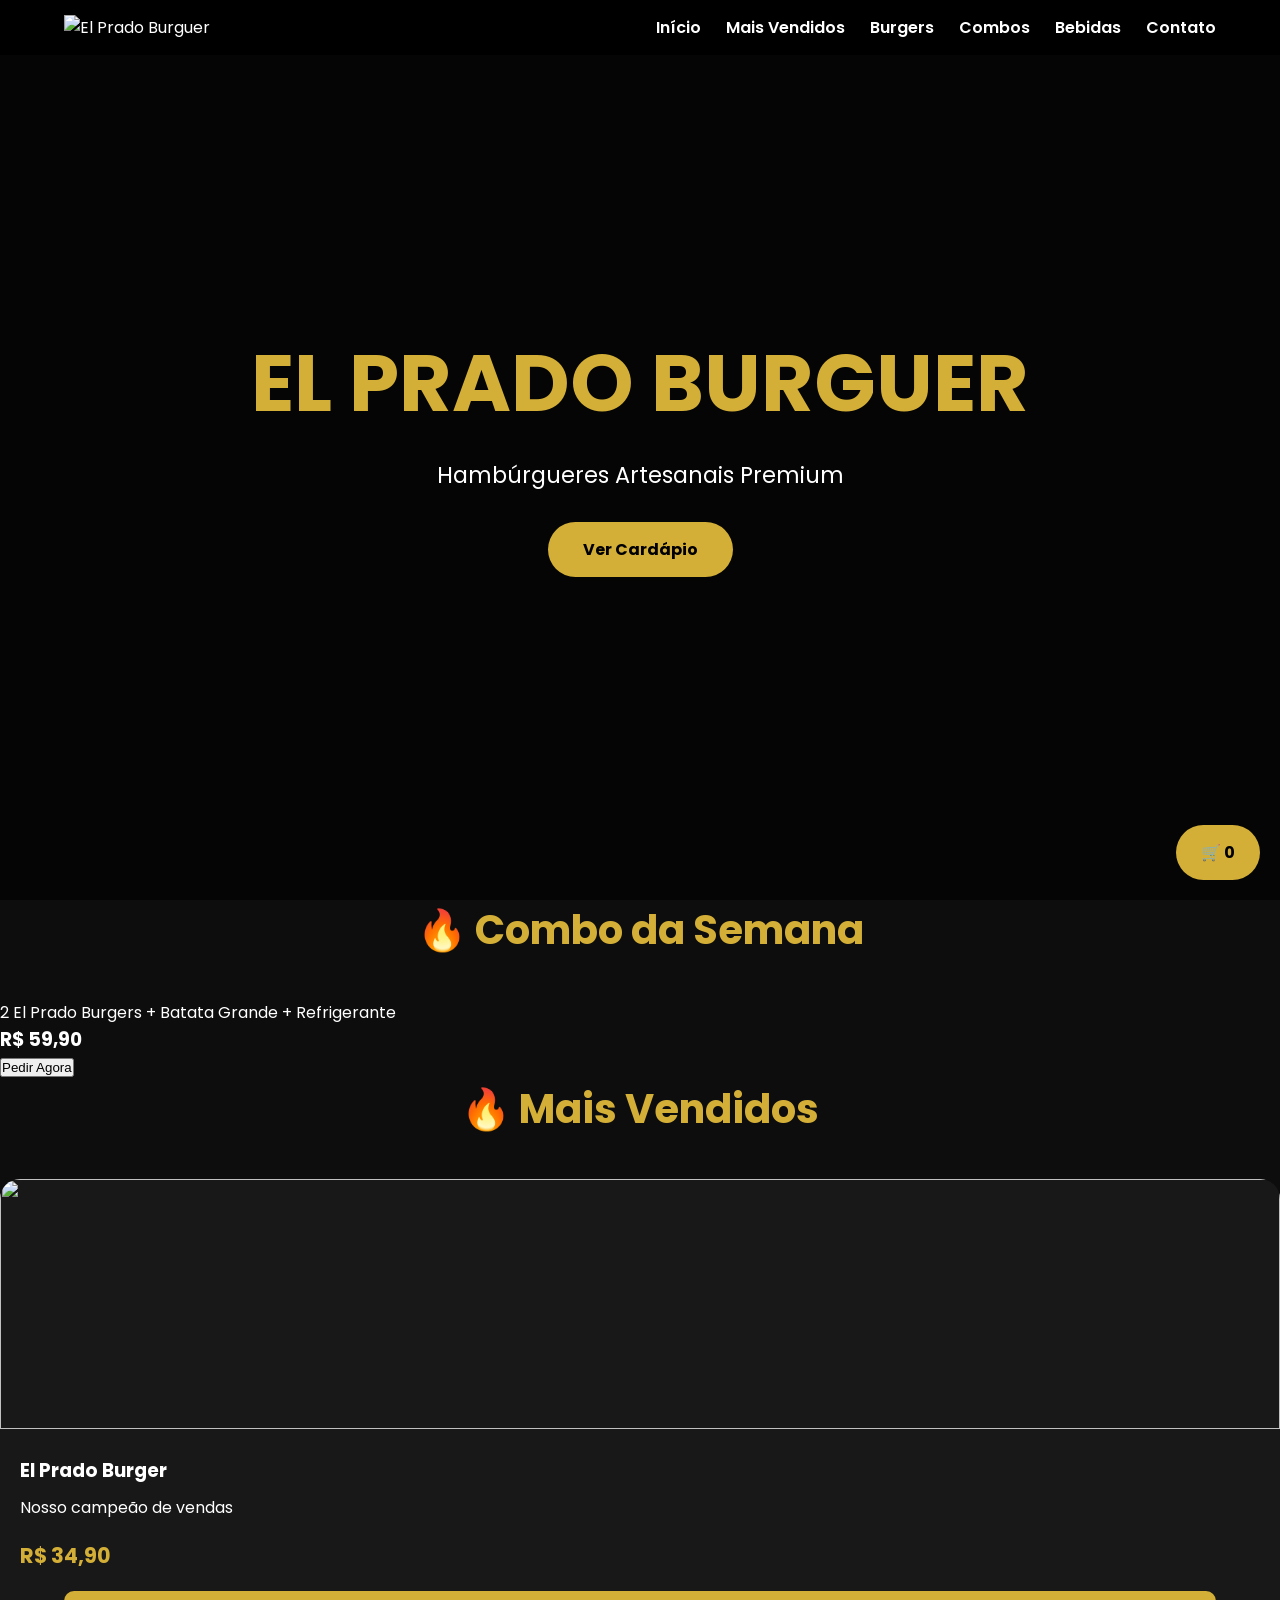
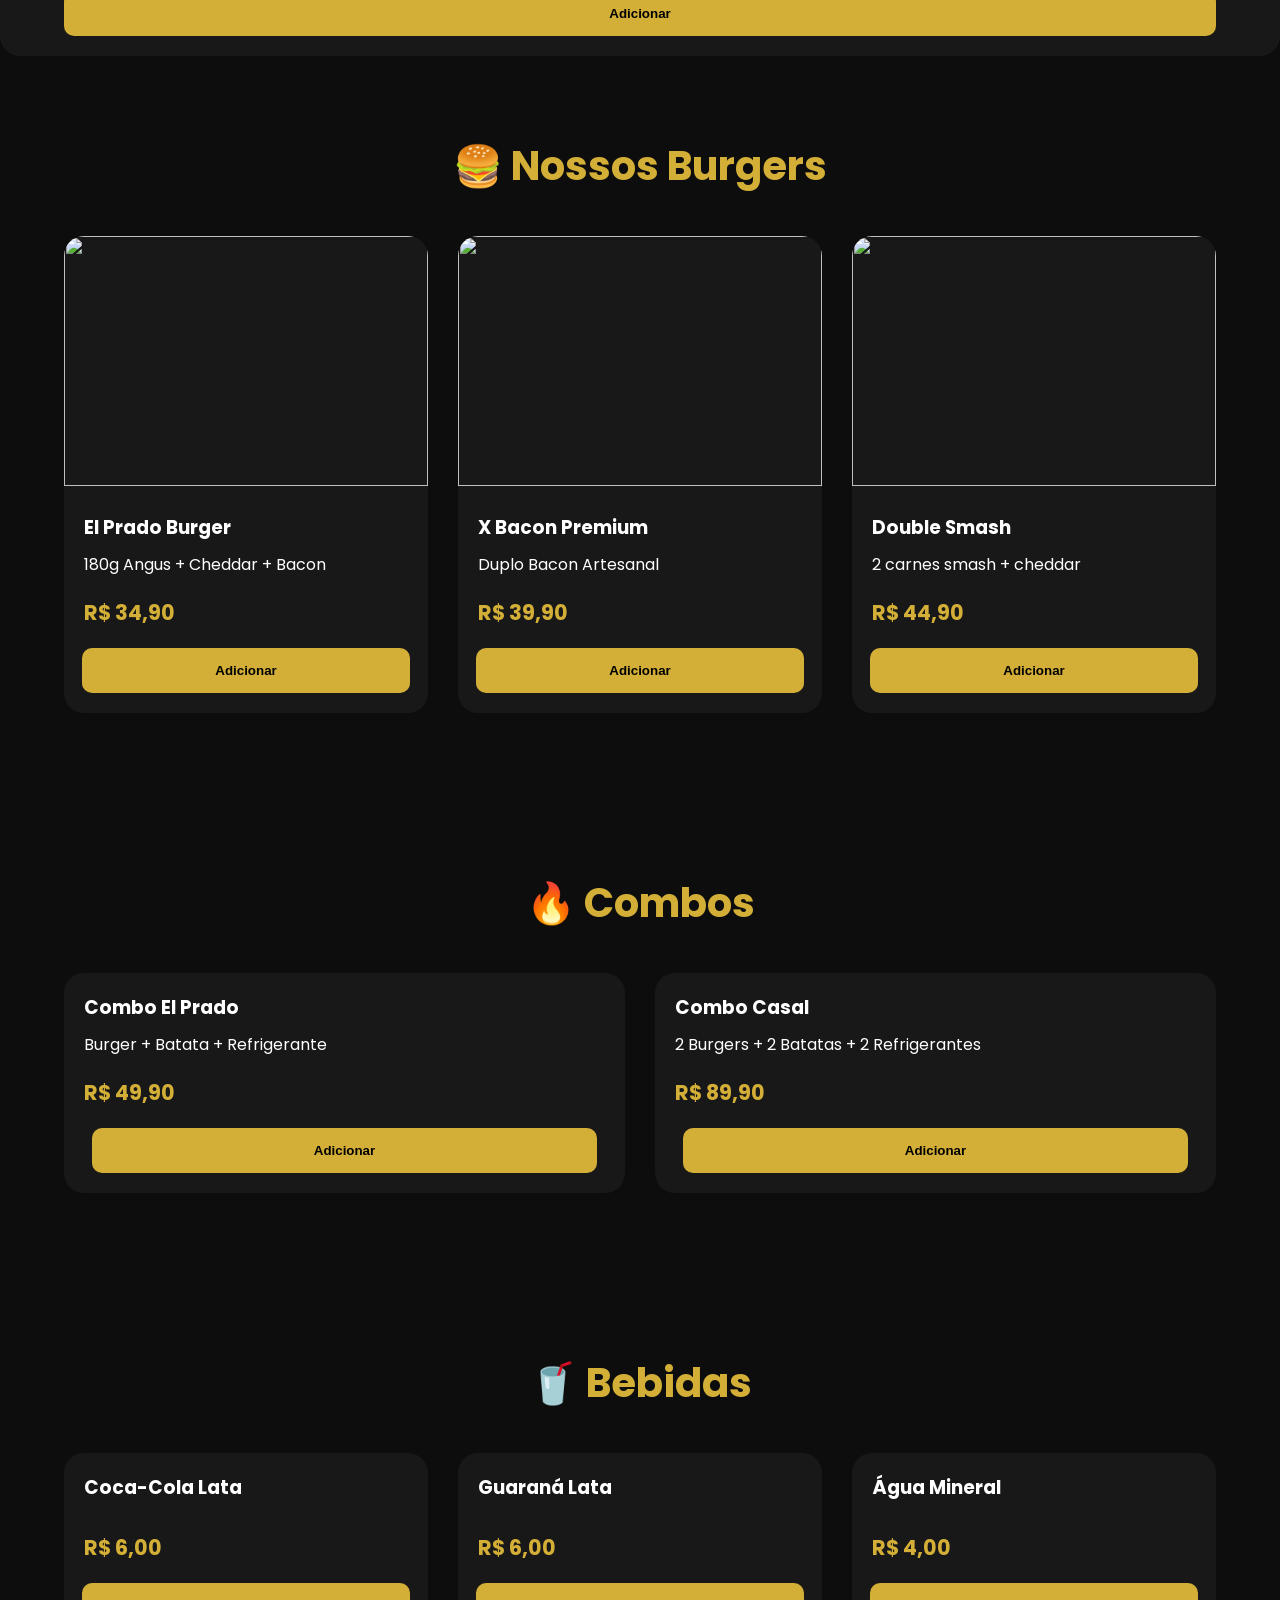
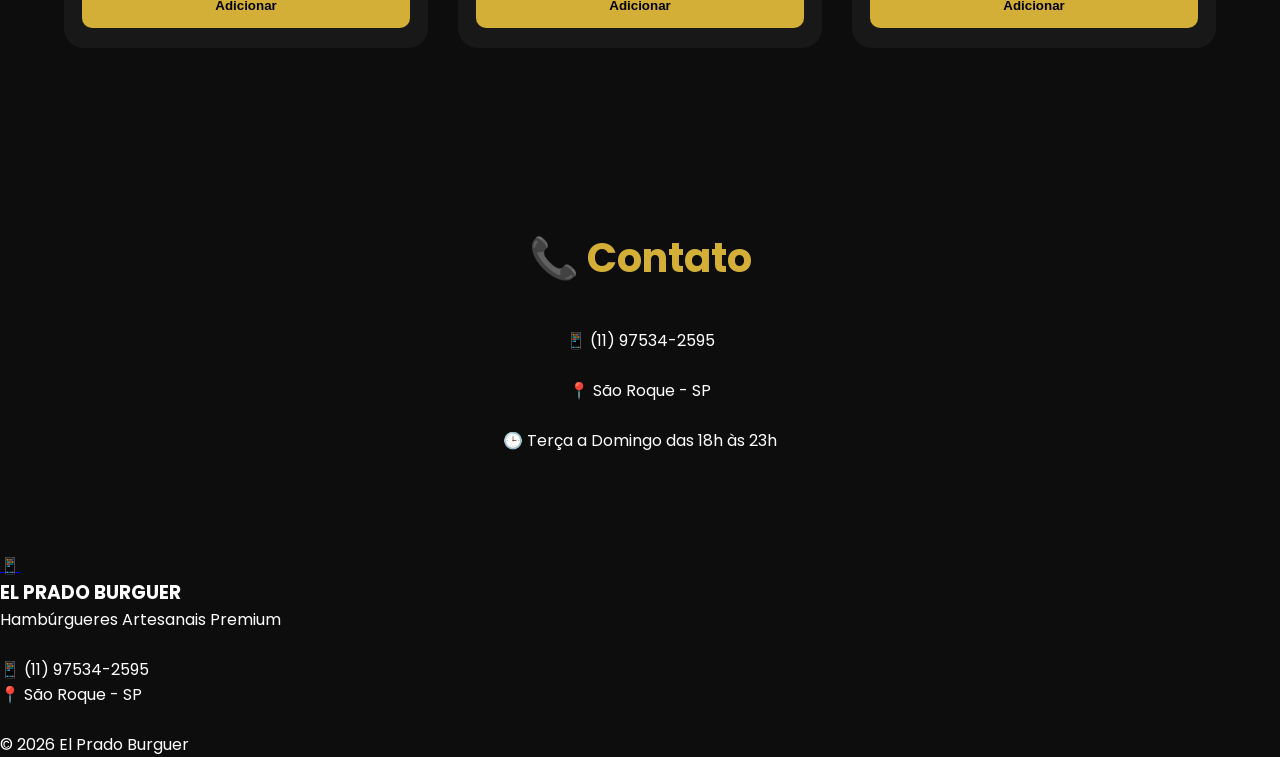
==== index.html @ 1150dea4 "Atualizar o index.html" ====
<!DOCTYPE html>
<html lang="pt-BR">

<head>

<meta charset="UTF-8">
<meta name="viewport" content="width=device-width, initial-scale=1.0">

<title>El Prado Burguer</title>

<link rel="preconnect" href="https://fonts.googleapis.com">

<link href="https://fonts.googleapis.com/css2?family=Poppins:wght@300;400;500;600;700&display=swap" rel="stylesheet">

<link rel="stylesheet" href="style.css">

</head>

<body>

<header>

<div class="logo-area">
<img src="imagens/logo.png" alt="El Prado Burguer">
</div>

<nav>
<a href="#inicio">Início</a>
<a href="#mais-vendidos">Mais Vendidos</a>
<a href="#burgers">Burgers</a>
<a href="#combos">Combos</a>
<a href="#bebidas">Bebidas</a>
<a href="#contato">Contato</a>
</nav>

</header>

<section id="inicio" class="hero">

<div class="hero-content">

<h1>EL PRADO BURGUER</h1>

<p>Hambúrgueres Artesanais Premium</p>

<a href="#burgers" class="btn-principal">
Ver Cardápio
</a>

</div>

</section>

<section class="promo-semana">

<h2>🔥 Combo da Semana</h2>

<p>
2 El Prado Burgers + Batata Grande + Refrigerante
</p>

<h3>R$ 59,90</h3>

<button onclick="adicionarProduto('Combo da Semana',59.90)">
Pedir Agora
</button>

</section>

<section id="mais-vendidos">

<h2>🔥 Mais Vendidos</h2>

<div class="produtos">

<div class="produto destaque">

<img src="https://images.unsplash.com/photo-1568901346375-23c9450c58cd?w=800">

<h3>El Prado Burger</h3>

<p>Nosso campeão de vendas</p>

<span>R$ 34,90</span>

<button onclick="adicionarProduto('El Prado Burger',34.90)">
Adicionar
</button>

</div>

</div>

</section>

<section id="burgers">

<h2>🍔 Nossos Burgers</h2>

<div class="produtos">

<div class="produto">

<img src="https://images.unsplash.com/photo-1568901346375-23c9450c58cd?w=800">

<h3>El Prado Burger</h3>

<p>180g Angus + Cheddar + Bacon</p>

<span>R$ 34,90</span>

<button onclick="adicionarProduto('El Prado Burger',34.90)">
Adicionar
</button>

</div>

<div class="produto">

<img src="https://images.unsplash.com/photo-1550547660-d9450f859349?w=800">

<h3>X Bacon Premium</h3>

<p>Duplo Bacon Artesanal</p>

<span>R$ 39,90</span>

<button onclick="adicionarProduto('X Bacon Premium',39.90)">
Adicionar
</button>

</div>

<div class="produto">

<img src="https://images.unsplash.com/photo-1571091718767-18b5b1457add?w=800">

<h3>Double Smash</h3>

<p>2 carnes smash + cheddar</p>

<span>R$ 44,90</span>

<button onclick="adicionarProduto('Double Smash',44.90)">
Adicionar
</button>

</div>

</div>

</section>

<section id="combos">

<h2>🔥 Combos</h2>

<div class="produtos">

<div class="produto">

<h3>Combo El Prado</h3>

<p>Burger + Batata + Refrigerante</p>

<span>R$ 49,90</span>

<button onclick="adicionarProduto('Combo El Prado',49.90)">
Adicionar
</button>

</div>

<div class="produto">

<h3>Combo Casal</h3>

<p>2 Burgers + 2 Batatas + 2 Refrigerantes</p>

<span>R$ 89,90</span>

<button onclick="adicionarProduto('Combo Casal',89.90)">
Adicionar
</button>

</div>

</div>

</section>

<section id="bebidas">

<h2>🥤 Bebidas</h2>

<div class="produtos">

<div class="produto">

<h3>Coca-Cola Lata</h3>

<span>R$ 6,00</span>

<button onclick="adicionarProduto('Coca-Cola Lata',6)">
Adicionar
</button>

</div>

<div class="produto">

<h3>Guaraná Lata</h3>

<span>R$ 6,00</span>

<button onclick="adicionarProduto('Guaraná Lata',6)">
Adicionar
</button>

</div>

<div class="produto">

<h3>Água Mineral</h3>

<span>R$ 4,00</span>

<button onclick="adicionarProduto('Água Mineral',4)">
Adicionar
</button>

</div>

</div>

</section>

<div class="cart-button" onclick="abrirCarrinho()">
🛒 <span id="contador">0</span>
</div>

<div class="carrinho" id="carrinho">

<div class="carrinho-topo">

<h2>Seu Pedido</h2>

<button onclick="fecharCarrinho()">✖</button>

</div>

<div id="listaCarrinho"></div>

<div class="carrinho-footer">

<h3 id="valorTotal">
Total: R$ 0,00
</h3>

<button onclick="abrirCheckout()">
Finalizar Pedido
</button>

</div>

</div>
<!-- MODAL DE ADICIONAIS -->

<div id="modalAdicionais" class="checkout">

    <div class="checkout-box">

        <h2>🍔 Monte seu Burger</h2>

        <label>
            <input
                type="checkbox"
                value="Bacon Extra"
                data-preco="5">
            Bacon Extra (+ R$ 5,00)
        </label>

        <br><br>

        <label>
            <input
                type="checkbox"
                value="Cheddar Extra"
                data-preco="4">
            Cheddar Extra (+ R$ 4,00)
        </label>

        <br><br>

        <label>
            <input
                type="checkbox"
                value="Hambúrguer Extra"
                data-preco="12">
            Hambúrguer Extra (+ R$ 12,00)
        </label>

        <br><br>

        <label>
            <input
                type="checkbox"
                value="Onion Rings"
                data-preco="6">
            Onion Rings (+ R$ 6,00)
        </label>

        <br><br>

        <textarea
            id="observacaoProduto"
            placeholder="Ex.: sem cebola, ponto da carne, molho à parte..."
            style="
                width:100%;
                height:100px;
                padding:10px;
                border-radius:10px;
            ">
        </textarea>

        <br><br>

        <button onclick="confirmarProduto()">
            Adicionar ao Carrinho
        </button>

        <br><br>

        <button
            onclick="document.getElementById('modalAdicionais').style.display='none'"
            style="
                background:#dc3545;
                color:white;
            ">
            Cancelar
        </button>

    </div>

</div>

<!-- CHECKOUT -->

<div id="checkout" class="checkout">

    <div class="checkout-box">

        <h2>Finalizar Pedido</h2>

        <input
            id="nome"
            placeholder="Seu Nome">

        <input
            id="telefone"
            placeholder="WhatsApp">

        <input
            id="endereco"
            placeholder="Endereço">

        <select id="tipoEntrega">

            <option value="Delivery">
                🚚 Delivery
            </option>

            <option value="Retirada">
                🏪 Retirar no Local
            </option>

        </select>

        <select id="pagamento">

            <option>Pix</option>
            <option>Crédito</option>
            <option>Débito</option>
            <option>Dinheiro</option>

        </select>

        <button onclick="enviarPedido()">
            Enviar para WhatsApp
        </button>

    </div>

</div>

<!-- CONTATO -->

<section id="contato">

    <h2>📞 Contato</h2>

    <p>
        📱 (11) 97534-2595
    </p>

    <br>

    <p>
        📍 São Roque - SP
    </p>

    <br>

    <p>
        🕒 Terça a Domingo
        das 18h às 23h
    </p>

</section>

<!-- BOTÃO FLUTUANTE -->

<a
    href="https://wa.me/5511975342595"
    target="_blank"
    class="whatsapp-float">

    📱

</a>

<!-- RODAPÉ -->

<footer>

    <h3>EL PRADO BURGUER</h3>

    <p>
        Hambúrgueres Artesanais Premium
    </p>

    <br>

    <p>
        📱 (11) 97534-2595
    </p>

    <p>
        📍 São Roque - SP
    </p>

    <br>

    <p>
        © 2026 El Prado Burguer
    </p>

</footer>

<script src="script.js"></script>

</body>
</html>
---- style.css ----
*{
    margin:0;
    padding:0;
    box-sizing:border-box;
}

html{
    scroll-behavior:smooth;
}

body{
    font-family:'Poppins',sans-serif;
    background:#0D0D0D;
    color:#fff;
}

/* HEADER */

header{
    position:fixed;
    top:0;
    width:100%;
    background:rgba(0,0,0,0.95);
    display:flex;
    justify-content:space-between;
    align-items:center;
    padding:15px 5%;
    z-index:1000;
}

.logo-area img{
    height:70px;
}

nav{
    display:flex;
    gap:25px;
}

nav a{
    color:white;
    text-decoration:none;
    font-weight:600;
    transition:.3s;
}

nav a:hover{
    color:#D4AF37;
}

/* HERO */

.hero{
    height:100vh;

    background:
    linear-gradient(
        rgba(0,0,0,.65),
        rgba(0,0,0,.65)
    ),
    url('https://images.unsplash.com/photo-1568901346375-23c9450c58cd?w=1600');

    background-size:cover;
    background-position:center;

    display:flex;
    align-items:center;
    justify-content:center;
    text-align:center;
}

.hero-content h1{
    font-size:5rem;
    color:#D4AF37;
}

.hero-content p{
    font-size:1.4rem;
    margin-top:15px;
}

.btn-principal{
    display:inline-block;
    margin-top:30px;
    background:#D4AF37;
    color:black;
    text-decoration:none;
    padding:15px 35px;
    border-radius:40px;
    font-weight:700;
}

/* CATEGORIAS */

.categorias{
    padding:80px 5%;
    display:flex;
    justify-content:center;
    gap:25px;
    flex-wrap:wrap;
}

.categoria-card{
    background:#181818;
    border:1px solid #D4AF37;
    width:220px;
    text-align:center;
    padding:30px;
    border-radius:20px;
    font-size:2rem;
    transition:.3s;
}

.categoria-card:hover{
    transform:translateY(-10px);
}

/* SEÇÕES */

section h2{
    text-align:center;
    color:#D4AF37;
    margin-bottom:40px;
    font-size:2.5rem;
}

/* PRODUTOS */

#burgers,
#combos,
#bebidas{
    padding:80px 5%;
}

.produtos{
    display:grid;
    grid-template-columns:repeat(auto-fit,minmax(280px,1fr));
    gap:30px;
}

.produto{
    background:#181818;
    border-radius:20px;
    overflow:hidden;
    transition:.3s;
}

.produto:hover{
    transform:translateY(-10px);
}

.produto img{
    width:100%;
    height:250px;
    object-fit:cover;
}

.produto h3{
    padding:20px 20px 10px;
}

.produto p{
    padding:0 20px;
}

.produto span{
    display:block;
    padding:20px;
    color:#D4AF37;
    font-size:1.3rem;
    font-weight:700;
}

.produto button{
    width:90%;
    margin:0 auto 20px;
    display:block;
    padding:15px;
    border:none;
    border-radius:10px;
    background:#D4AF37;
    color:black;
    font-weight:700;
    cursor:pointer;
}

/* CARRINHO */

.cart-button{
    position:fixed;
    right:20px;
    bottom:20px;
    background:#D4AF37;
    color:black;
    padding:15px 25px;
    border-radius:50px;
    font-weight:700;
    cursor:pointer;
    z-index:999;
}

.carrinho{
    position:fixed;
    top:0;
    right:-420px;
    width:400px;
    max-width:100%;
    height:100%;
    background:#151515;
    transition:.4s;
    z-index:2000;
    display:flex;
    flex-direction:column;
}

.carrinho.ativo{
    right:0;
}

.carrinho-topo{
    display:flex;
    justify-content:space-between;
    align-items:center;
    padding:20px;
    border-bottom:1px solid #333;
}

.carrinho-topo button{
    background:none;
    border:none;
    color:white;
    font-size:22px;
}

#listaCarrinho{
    flex:1;
    overflow:auto;
    padding:20px;
}

.item-carrinho{
    display:flex;
    justify-content:space-between;
    margin-bottom:15px;
}

.carrinho-footer{
    padding:20px;
    border-top:1px solid #333;
}

.carrinho-footer button{
    width:100%;
    padding:15px;
    background:#25D366;
    border:none;
    border-radius:10px;
    color:white;
    font-weight:700;
}

/* CHECKOUT */

.checkout{
    display:none;
    position:fixed;
    inset:0;
    background:rgba(0,0,0,.85);
    justify-content:center;
    align-items:center;
    z-index:3000;
}

.checkout-box{
    background:#1a1a1a;
    width:90%;
    max-width:500px;
    padding:30px;
    border-radius:20px;
}

.checkout-box input,
.checkout-box select{
    width:100%;
    padding:15px;
    margin-bottom:15px;
    border:none;
    border-radius:10px;
}

.checkout-box button{
    width:100%;
    padding:15px;
    background:#25D366;
    border:none;
    border-radius:10px;
    color:white;
    font-weight:700;
}

/* CONTATO */

#contato{
    text-align:center;
    padding:100px 5%;
}

/* RESPONSIVO */

@media(max-width:768px){

    header{
        flex-direction:column;
        gap:15px;
    }

    nav{
        flex-wrap:wrap;
        justify-content:center;
    }

    .hero-content h1{
        font-size:3rem;
    }

    .carrinho{
        width:100%;
    }

}
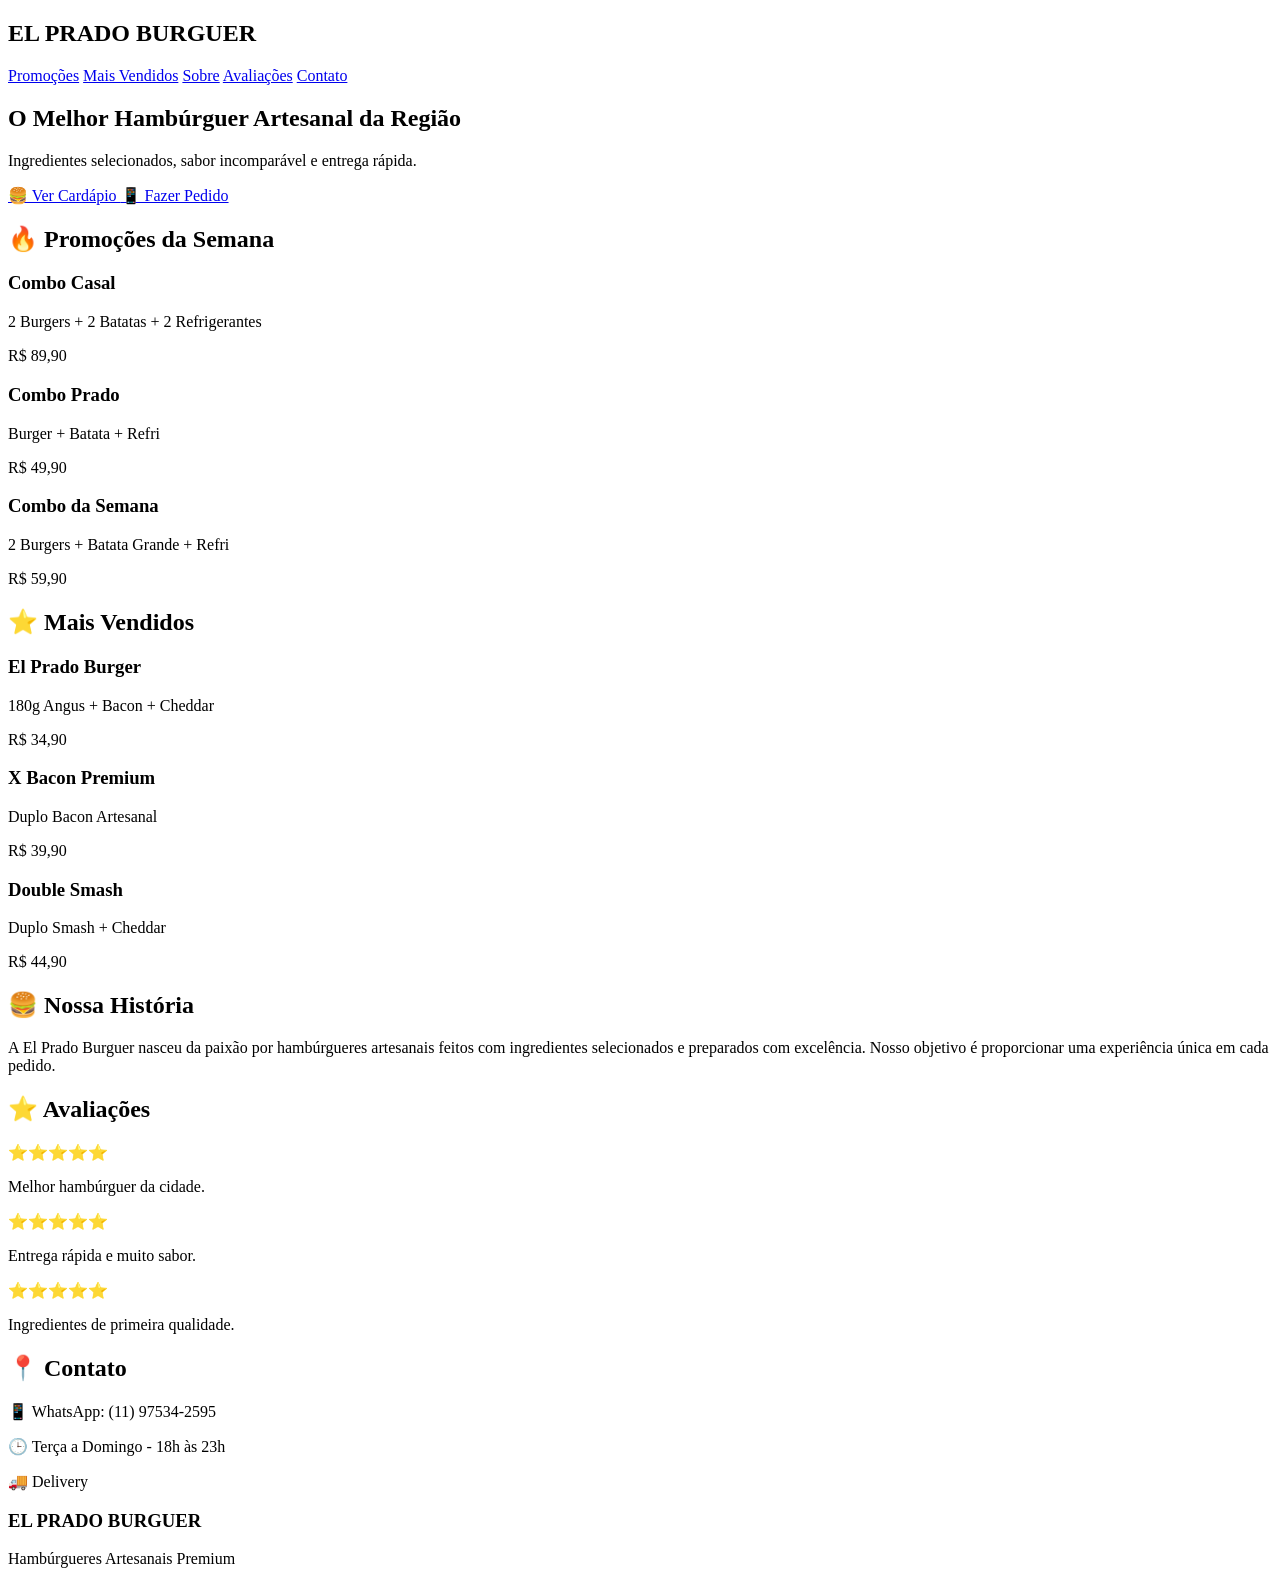
==== commit 90901500: "Atualizar o index.html" ====
--- a/index.html
+++ b/index.html
@@ -2,462 +2,242 @@
 <html lang="pt-BR">
 
 <head>
-
-<meta charset="UTF-8">
-<meta name="viewport" content="width=device-width, initial-scale=1.0">
-
-<title>El Prado Burguer</title>
-
-<link rel="preconnect" href="https://fonts.googleapis.com">
-
-<link href="https://fonts.googleapis.com/css2?family=Poppins:wght@300;400;500;600;700&display=swap" rel="stylesheet">
-
-<link rel="stylesheet" href="style.css">
-
+    <meta charset="UTF-8">
+    <meta name="viewport" content="width=device-width, initial-scale=1.0">
+    <title>El Prado Burguer</title>
+
+    <link rel="stylesheet" href="css/style.css">
+
+    <link href="https://fonts.googleapis.com/css2?family=Poppins:wght@300;400;500;600;700&display=swap"
+        rel="stylesheet">
 </head>
 
 <body>
 
-<header>
-
-<div class="logo-area">
-<img src="imagens/logo.png" alt="El Prado Burguer">
-</div>
-
-<nav>
-<a href="#inicio">Início</a>
-<a href="#mais-vendidos">Mais Vendidos</a>
-<a href="#burgers">Burgers</a>
-<a href="#combos">Combos</a>
-<a href="#bebidas">Bebidas</a>
-<a href="#contato">Contato</a>
-</nav>
-
-</header>
-
-<section id="inicio" class="hero">
-
-<div class="hero-content">
-
-<h1>EL PRADO BURGUER</h1>
-
-<p>Hambúrgueres Artesanais Premium</p>
-
-<a href="#burgers" class="btn-principal">
-Ver Cardápio
-</a>
-
-</div>
-
-</section>
-
-<section class="promo-semana">
-
-<h2>🔥 Combo da Semana</h2>
-
-<p>
-2 El Prado Burgers + Batata Grande + Refrigerante
-</p>
-
-<h3>R$ 59,90</h3>
-
-<button onclick="adicionarProduto('Combo da Semana',59.90)">
-Pedir Agora
-</button>
-
-</section>
-
-<section id="mais-vendidos">
-
-<h2>🔥 Mais Vendidos</h2>
-
-<div class="produtos">
-
-<div class="produto destaque">
-
-<img src="https://images.unsplash.com/photo-1568901346375-23c9450c58cd?w=800">
-
-<h3>El Prado Burger</h3>
-
-<p>Nosso campeão de vendas</p>
-
-<span>R$ 34,90</span>
-
-<button onclick="adicionarProduto('El Prado Burger',34.90)">
-Adicionar
-</button>
-
-</div>
-
-</div>
-
-</section>
-
-<section id="burgers">
-
-<h2>🍔 Nossos Burgers</h2>
-
-<div class="produtos">
-
-<div class="produto">
-
-<img src="https://images.unsplash.com/photo-1568901346375-23c9450c58cd?w=800">
-
-<h3>El Prado Burger</h3>
-
-<p>180g Angus + Cheddar + Bacon</p>
-
-<span>R$ 34,90</span>
-
-<button onclick="adicionarProduto('El Prado Burger',34.90)">
-Adicionar
-</button>
-
-</div>
-
-<div class="produto">
-
-<img src="https://images.unsplash.com/photo-1550547660-d9450f859349?w=800">
-
-<h3>X Bacon Premium</h3>
-
-<p>Duplo Bacon Artesanal</p>
-
-<span>R$ 39,90</span>
-
-<button onclick="adicionarProduto('X Bacon Premium',39.90)">
-Adicionar
-</button>
-
-</div>
-
-<div class="produto">
-
-<img src="https://images.unsplash.com/photo-1571091718767-18b5b1457add?w=800">
-
-<h3>Double Smash</h3>
-
-<p>2 carnes smash + cheddar</p>
-
-<span>R$ 44,90</span>
-
-<button onclick="adicionarProduto('Double Smash',44.90)">
-Adicionar
-</button>
-
-</div>
-
-</div>
-
-</section>
-
-<section id="combos">
-
-<h2>🔥 Combos</h2>
-
-<div class="produtos">
-
-<div class="produto">
-
-<h3>Combo El Prado</h3>
-
-<p>Burger + Batata + Refrigerante</p>
-
-<span>R$ 49,90</span>
-
-<button onclick="adicionarProduto('Combo El Prado',49.90)">
-Adicionar
-</button>
-
-</div>
-
-<div class="produto">
-
-<h3>Combo Casal</h3>
-
-<p>2 Burgers + 2 Batatas + 2 Refrigerantes</p>
-
-<span>R$ 89,90</span>
-
-<button onclick="adicionarProduto('Combo Casal',89.90)">
-Adicionar
-</button>
-
-</div>
-
-</div>
-
-</section>
-
-<section id="bebidas">
-
-<h2>🥤 Bebidas</h2>
-
-<div class="produtos">
-
-<div class="produto">
-
-<h3>Coca-Cola Lata</h3>
-
-<span>R$ 6,00</span>
-
-<button onclick="adicionarProduto('Coca-Cola Lata',6)">
-Adicionar
-</button>
-
-</div>
-
-<div class="produto">
-
-<h3>Guaraná Lata</h3>
-
-<span>R$ 6,00</span>
-
-<button onclick="adicionarProduto('Guaraná Lata',6)">
-Adicionar
-</button>
-
-</div>
-
-<div class="produto">
-
-<h3>Água Mineral</h3>
-
-<span>R$ 4,00</span>
-
-<button onclick="adicionarProduto('Água Mineral',4)">
-Adicionar
-</button>
-
-</div>
-
-</div>
-
-</section>
-
-<div class="cart-button" onclick="abrirCarrinho()">
-🛒 <span id="contador">0</span>
-</div>
-
-<div class="carrinho" id="carrinho">
-
-<div class="carrinho-topo">
-
-<h2>Seu Pedido</h2>
-
-<button onclick="fecharCarrinho()">✖</button>
-
-</div>
-
-<div id="listaCarrinho"></div>
-
-<div class="carrinho-footer">
-
-<h3 id="valorTotal">
-Total: R$ 0,00
-</h3>
-
-<button onclick="abrirCheckout()">
-Finalizar Pedido
-</button>
-
-</div>
-
-</div>
-<!-- MODAL DE ADICIONAIS -->
-
-<div id="modalAdicionais" class="checkout">
-
-    <div class="checkout-box">
-
-        <h2>🍔 Monte seu Burger</h2>
-
-        <label>
-            <input
-                type="checkbox"
-                value="Bacon Extra"
-                data-preco="5">
-            Bacon Extra (+ R$ 5,00)
-        </label>
-
-        <br><br>
-
-        <label>
-            <input
-                type="checkbox"
-                value="Cheddar Extra"
-                data-preco="4">
-            Cheddar Extra (+ R$ 4,00)
-        </label>
-
-        <br><br>
-
-        <label>
-            <input
-                type="checkbox"
-                value="Hambúrguer Extra"
-                data-preco="12">
-            Hambúrguer Extra (+ R$ 12,00)
-        </label>
-
-        <br><br>
-
-        <label>
-            <input
-                type="checkbox"
-                value="Onion Rings"
-                data-preco="6">
-            Onion Rings (+ R$ 6,00)
-        </label>
-
-        <br><br>
-
-        <textarea
-            id="observacaoProduto"
-            placeholder="Ex.: sem cebola, ponto da carne, molho à parte..."
-            style="
-                width:100%;
-                height:100px;
-                padding:10px;
-                border-radius:10px;
-            ">
-        </textarea>
-
-        <br><br>
-
-        <button onclick="confirmarProduto()">
-            Adicionar ao Carrinho
-        </button>
-
-        <br><br>
-
-        <button
-            onclick="document.getElementById('modalAdicionais').style.display='none'"
-            style="
-                background:#dc3545;
-                color:white;
-            ">
-            Cancelar
-        </button>
-
-    </div>
-
-</div>
-
-<!-- CHECKOUT -->
-
-<div id="checkout" class="checkout">
-
-    <div class="checkout-box">
-
-        <h2>Finalizar Pedido</h2>
-
-        <input
-            id="nome"
-            placeholder="Seu Nome">
-
-        <input
-            id="telefone"
-            placeholder="WhatsApp">
-
-        <input
-            id="endereco"
-            placeholder="Endereço">
-
-        <select id="tipoEntrega">
-
-            <option value="Delivery">
-                🚚 Delivery
-            </option>
-
-            <option value="Retirada">
-                🏪 Retirar no Local
-            </option>
-
-        </select>
-
-        <select id="pagamento">
-
-            <option>Pix</option>
-            <option>Crédito</option>
-            <option>Débito</option>
-            <option>Dinheiro</option>
-
-        </select>
-
-        <button onclick="enviarPedido()">
-            Enviar para WhatsApp
-        </button>
-
-    </div>
-
-</div>
-
-<!-- CONTATO -->
-
-<section id="contato">
-
-    <h2>📞 Contato</h2>
-
-    <p>
-        📱 (11) 97534-2595
-    </p>
-
-    <br>
-
-    <p>
-        📍 São Roque - SP
-    </p>
-
-    <br>
-
-    <p>
-        🕒 Terça a Domingo
-        das 18h às 23h
-    </p>
-
-</section>
-
-<!-- BOTÃO FLUTUANTE -->
-
-<a
-    href="https://wa.me/5511975342595"
-    target="_blank"
-    class="whatsapp-float">
-
-    📱
-
-</a>
-
-<!-- RODAPÉ -->
-
-<footer>
-
-    <h3>EL PRADO BURGUER</h3>
-
-    <p>
-        Hambúrgueres Artesanais Premium
-    </p>
-
-    <br>
-
-    <p>
-        📱 (11) 97534-2595
-    </p>
-
-    <p>
-        📍 São Roque - SP
-    </p>
-
-    <br>
-
-    <p>
-        © 2026 El Prado Burguer
-    </p>
-
-</footer>
-
-<script src="script.js"></script>
+    <!-- HEADER -->
+
+    <header>
+
+        <div class="logo">
+            <h2>EL PRADO BURGUER</h2>
+        </div>
+
+        <nav>
+
+            <a href="#promocoes">Promoções</a>
+            <a href="#vendidos">Mais Vendidos</a>
+            <a href="#sobre">Sobre</a>
+            <a href="#avaliacoes">Avaliações</a>
+            <a href="#contato">Contato</a>
+
+        </nav>
+
+    </header>
+
+    <!-- HERO -->
+
+    <section class="hero">
+
+        <div class="hero-content">
+
+            <h1>
+                O Melhor Hambúrguer Artesanal da Região
+            </h1>
+
+            <p>
+                Ingredientes selecionados, sabor incomparável e entrega rápida.
+            </p>
+
+            <div class="hero-buttons">
+
+                <a href="cardapio.html" class="btn-primary">
+                    🍔 Ver Cardápio
+                </a>
+
+                <a href="https://wa.me/5511975342595" class="btn-secondary">
+                    📱 Fazer Pedido
+                </a>
+
+            </div>
+
+        </div>
+
+    </section>
+
+    <!-- PROMOÇÕES -->
+
+    <section id="promocoes">
+
+        <h2>🔥 Promoções da Semana</h2>
+
+        <div class="cards">
+
+            <div class="card">
+
+                <h3>Combo Casal</h3>
+
+                <p>
+                    2 Burgers + 2 Batatas + 2 Refrigerantes
+                </p>
+
+                <span>R$ 89,90</span>
+
+            </div>
+
+            <div class="card">
+
+                <h3>Combo Prado</h3>
+
+                <p>
+                    Burger + Batata + Refri
+                </p>
+
+                <span>R$ 49,90</span>
+
+            </div>
+
+            <div class="card">
+
+                <h3>Combo da Semana</h3>
+
+                <p>
+                    2 Burgers + Batata Grande + Refri
+                </p>
+
+                <span>R$ 59,90</span>
+
+            </div>
+
+        </div>
+
+    </section>
+
+    <!-- MAIS VENDIDOS -->
+
+    <section id="vendidos">
+
+        <h2>⭐ Mais Vendidos</h2>
+
+        <div class="cards">
+
+            <div class="card">
+
+                <h3>El Prado Burger</h3>
+
+                <p>
+                    180g Angus + Bacon + Cheddar
+                </p>
+
+                <span>R$ 34,90</span>
+
+            </div>
+
+            <div class="card">
+
+                <h3>X Bacon Premium</h3>
+
+                <p>
+                    Duplo Bacon Artesanal
+                </p>
+
+                <span>R$ 39,90</span>
+
+            </div>
+
+            <div class="card">
+
+                <h3>Double Smash</h3>
+
+                <p>
+                    Duplo Smash + Cheddar
+                </p>
+
+                <span>R$ 44,90</span>
+
+            </div>
+
+        </div>
+
+    </section>
+
+    <!-- SOBRE -->
+
+    <section id="sobre">
+
+        <h2>🍔 Nossa História</h2>
+
+        <p class="sobre-texto">
+
+            A El Prado Burguer nasceu da paixão por hambúrgueres artesanais feitos
+            com ingredientes selecionados e preparados com excelência.
+
+            Nosso objetivo é proporcionar uma experiência única em cada pedido.
+
+        </p>
+
+    </section>
+
+    <!-- AVALIAÇÕES -->
+
+    <section id="avaliacoes">
+
+        <h2>⭐ Avaliações</h2>
+
+        <div class="cards">
+
+            <div class="card">
+                ⭐⭐⭐⭐⭐
+                <p>
+                    Melhor hambúrguer da cidade.
+                </p>
+            </div>
+
+            <div class="card">
+                ⭐⭐⭐⭐⭐
+                <p>
+                    Entrega rápida e muito sabor.
+                </p>
+            </div>
+
+            <div class="card">
+                ⭐⭐⭐⭐⭐
+                <p>
+                    Ingredientes de primeira qualidade.
+                </p>
+            </div>
+
+        </div>
+
+    </section>
+
+    <!-- CONTATO -->
+
+    <section id="contato">
+
+        <h2>📍 Contato</h2>
+
+        <p>📱 WhatsApp: (11) 97534-2595</p>
+
+        <p>🕒 Terça a Domingo - 18h às 23h</p>
+
+        <p>🚚 Delivery</p>
+
+    </section>
+
+    <!-- FOOTER -->
+
+    <footer>
+
+        <h3>EL PRADO BURGUER</h3>
+
+        <p>
+            Hambúrgueres Artesanais Premium
+        </p>
+
+    </footer>
+
+    <script src="js/home.js"></script>
 
 </body>
+
 </html>
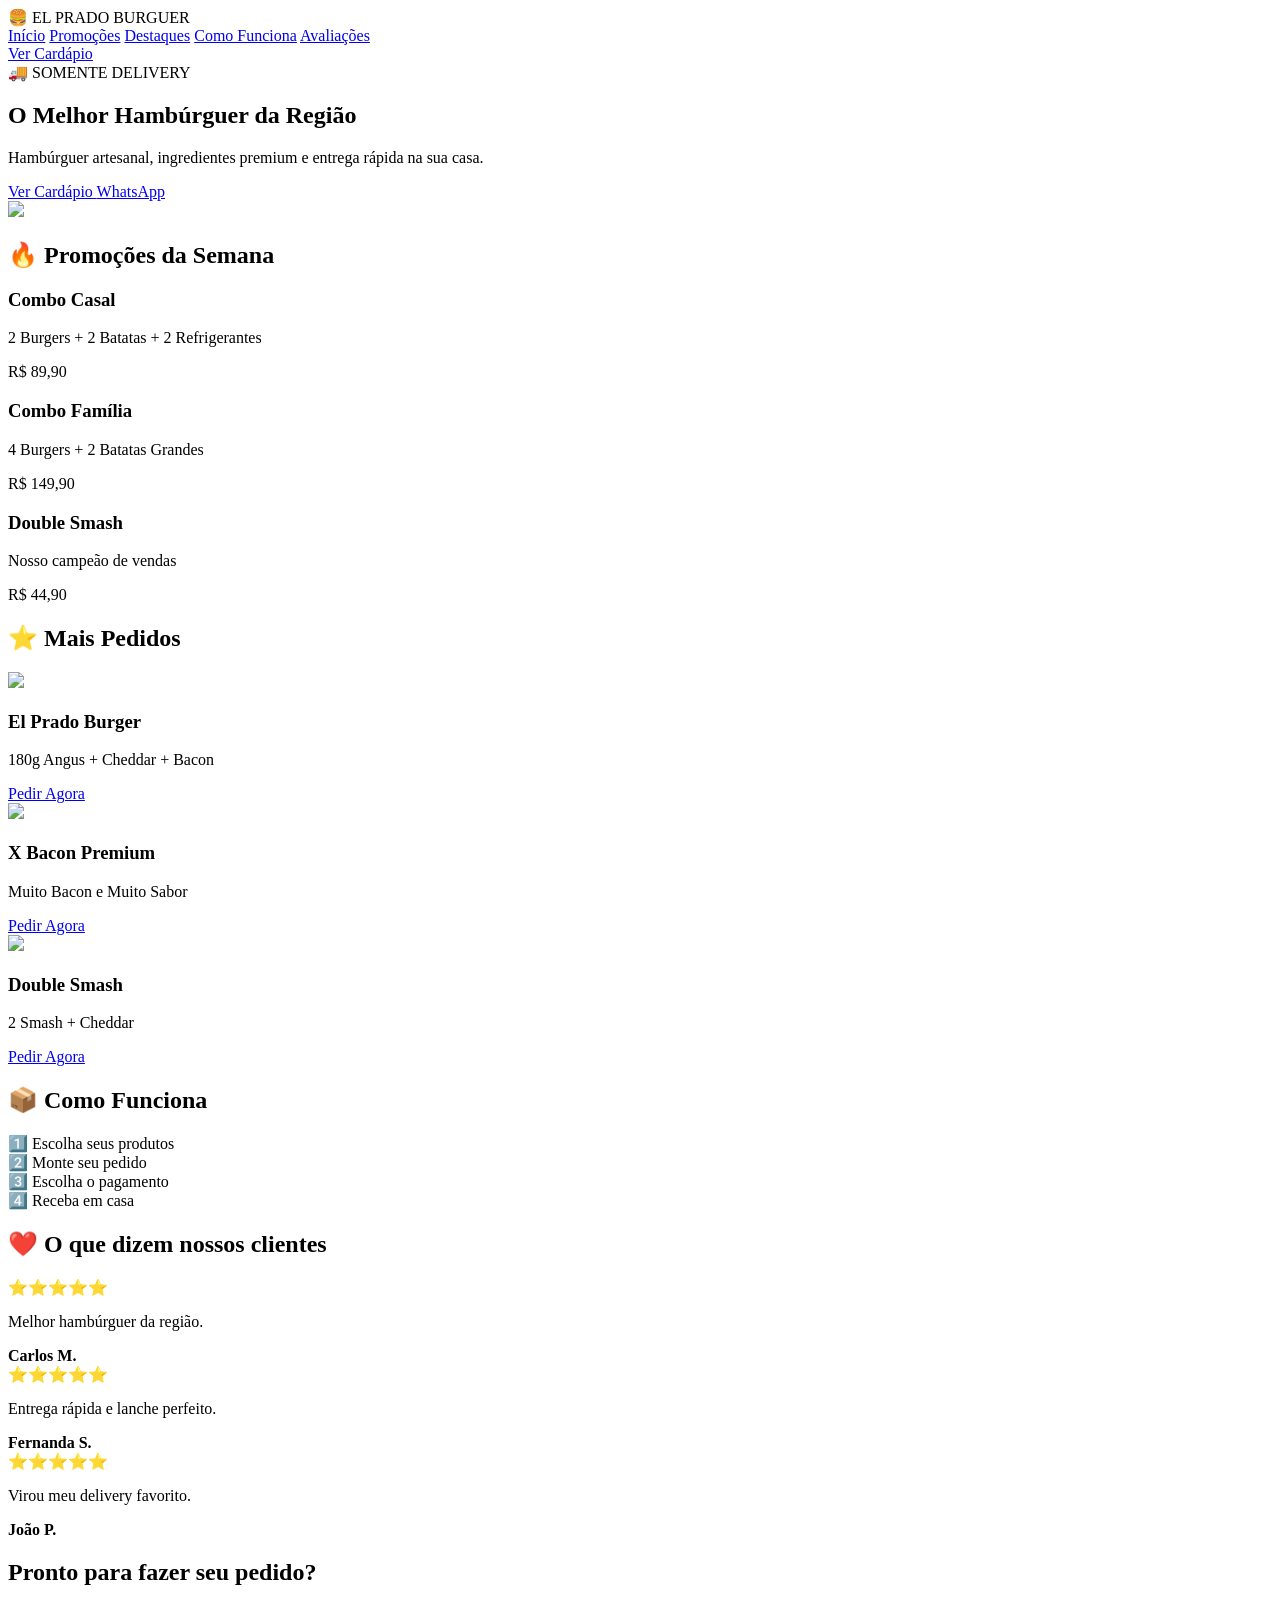
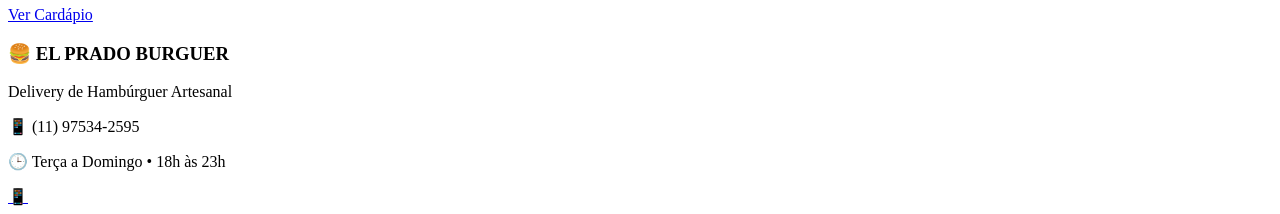
==== commit 92ebfffd: "Atualizar o index.html" ====
--- a/index.html
+++ b/index.html
@@ -2,241 +2,443 @@
 <html lang="pt-BR">
 
 <head>
-    <meta charset="UTF-8">
-    <meta name="viewport" content="width=device-width, initial-scale=1.0">
-    <title>El Prado Burguer</title>
-
-    <link rel="stylesheet" href="css/style.css">
-
-    <link href="https://fonts.googleapis.com/css2?family=Poppins:wght@300;400;500;600;700&display=swap"
-        rel="stylesheet">
+
+<meta charset="UTF-8">
+<meta name="viewport" content="width=device-width, initial-scale=1.0">
+
+<title>El Prado Burguer</title>
+
+<link rel="stylesheet" href="css/style.css">
+
+<link href="https://fonts.googleapis.com/css2?family=Poppins:wght@300;400;500;600;700&display=swap" rel="stylesheet">
+
 </head>
 
 <body>
 
-    <!-- HEADER -->
-
-    <header>
-
-        <div class="logo">
-            <h2>EL PRADO BURGUER</h2>
-        </div>
-
-        <nav>
-
-            <a href="#promocoes">Promoções</a>
-            <a href="#vendidos">Mais Vendidos</a>
-            <a href="#sobre">Sobre</a>
-            <a href="#avaliacoes">Avaliações</a>
-            <a href="#contato">Contato</a>
-
-        </nav>
-
-    </header>
-
-    <!-- HERO -->
-
-    <section class="hero">
-
-        <div class="hero-content">
-
-            <h1>
-                O Melhor Hambúrguer Artesanal da Região
-            </h1>
-
-            <p>
-                Ingredientes selecionados, sabor incomparável e entrega rápida.
-            </p>
-
-            <div class="hero-buttons">
-
-                <a href="cardapio.html" class="btn-primary">
-                    🍔 Ver Cardápio
-                </a>
-
-                <a href="https://wa.me/5511975342595" class="btn-secondary">
-                    📱 Fazer Pedido
-                </a>
-
-            </div>
-
-        </div>
-
-    </section>
-
-    <!-- PROMOÇÕES -->
-
-    <section id="promocoes">
-
-        <h2>🔥 Promoções da Semana</h2>
-
-        <div class="cards">
-
-            <div class="card">
-
-                <h3>Combo Casal</h3>
-
-                <p>
-                    2 Burgers + 2 Batatas + 2 Refrigerantes
-                </p>
-
-                <span>R$ 89,90</span>
-
-            </div>
-
-            <div class="card">
-
-                <h3>Combo Prado</h3>
-
-                <p>
-                    Burger + Batata + Refri
-                </p>
-
-                <span>R$ 49,90</span>
-
-            </div>
-
-            <div class="card">
-
-                <h3>Combo da Semana</h3>
-
-                <p>
-                    2 Burgers + Batata Grande + Refri
-                </p>
-
-                <span>R$ 59,90</span>
-
-            </div>
-
-        </div>
-
-    </section>
-
-    <!-- MAIS VENDIDOS -->
-
-    <section id="vendidos">
-
-        <h2>⭐ Mais Vendidos</h2>
-
-        <div class="cards">
-
-            <div class="card">
-
-                <h3>El Prado Burger</h3>
-
-                <p>
-                    180g Angus + Bacon + Cheddar
-                </p>
-
-                <span>R$ 34,90</span>
-
-            </div>
-
-            <div class="card">
-
-                <h3>X Bacon Premium</h3>
-
-                <p>
-                    Duplo Bacon Artesanal
-                </p>
-
-                <span>R$ 39,90</span>
-
-            </div>
-
-            <div class="card">
-
-                <h3>Double Smash</h3>
-
-                <p>
-                    Duplo Smash + Cheddar
-                </p>
-
-                <span>R$ 44,90</span>
-
-            </div>
-
-        </div>
-
-    </section>
-
-    <!-- SOBRE -->
-
-    <section id="sobre">
-
-        <h2>🍔 Nossa História</h2>
-
-        <p class="sobre-texto">
-
-            A El Prado Burguer nasceu da paixão por hambúrgueres artesanais feitos
-            com ingredientes selecionados e preparados com excelência.
-
-            Nosso objetivo é proporcionar uma experiência única em cada pedido.
-
-        </p>
-
-    </section>
-
-    <!-- AVALIAÇÕES -->
-
-    <section id="avaliacoes">
-
-        <h2>⭐ Avaliações</h2>
-
-        <div class="cards">
-
-            <div class="card">
-                ⭐⭐⭐⭐⭐
-                <p>
-                    Melhor hambúrguer da cidade.
-                </p>
-            </div>
-
-            <div class="card">
-                ⭐⭐⭐⭐⭐
-                <p>
-                    Entrega rápida e muito sabor.
-                </p>
-            </div>
-
-            <div class="card">
-                ⭐⭐⭐⭐⭐
-                <p>
-                    Ingredientes de primeira qualidade.
-                </p>
-            </div>
-
-        </div>
-
-    </section>
-
-    <!-- CONTATO -->
-
-    <section id="contato">
-
-        <h2>📍 Contato</h2>
-
-        <p>📱 WhatsApp: (11) 97534-2595</p>
-
-        <p>🕒 Terça a Domingo - 18h às 23h</p>
-
-        <p>🚚 Delivery</p>
-
-    </section>
-
-    <!-- FOOTER -->
-
-    <footer>
-
-        <h3>EL PRADO BURGUER</h3>
-
-        <p>
-            Hambúrgueres Artesanais Premium
-        </p>
-
-    </footer>
-
-    <script src="js/home.js"></script>
+<header>
+
+<div class="logo">
+
+🍔 EL PRADO BURGUER
+
+</div>
+
+<nav>
+
+<a href="#inicio">Início</a>
+
+<a href="#promocoes">Promoções</a>
+
+<a href="#destaques">Destaques</a>
+
+<a href="#como-funciona">Como Funciona</a>
+
+<a href="#avaliacoes">Avaliações</a>
+
+</nav>
+
+<a href="cardapio.html" class="btn-cardapio">
+
+Ver Cardápio
+
+</a>
+
+</header>
+
+<!-- HERO -->
+
+<section id="inicio" class="hero">
+
+<div class="hero-texto">
+
+<span class="badge">
+
+🚚 SOMENTE DELIVERY
+
+</span>
+
+<h1>
+
+O Melhor Hambúrguer
+da Região
+
+</h1>
+
+<p>
+
+Hambúrguer artesanal,
+ingredientes premium e
+entrega rápida na sua casa.
+
+</p>
+
+<div class="hero-botoes">
+
+<a href="cardapio.html">
+
+Ver Cardápio
+
+</a>
+
+<a
+href="https://wa.me/5511975342595"
+target="_blank">
+
+WhatsApp
+
+</a>
+
+</div>
+
+</div>
+
+<div class="hero-imagem">
+
+<img
+src="https://images.unsplash.com/photo-1568901346375-23c9450c58cd?w=1200">
+
+</div>
+
+</section>
+
+<!-- PROMOÇÕES -->
+
+<section id="promocoes">
+
+<h2>
+
+🔥 Promoções da Semana
+
+</h2>
+
+<div class="cards">
+
+<div class="promo">
+
+<h3>
+
+Combo Casal
+
+</h3>
+
+<p>
+
+2 Burgers +
+2 Batatas +
+2 Refrigerantes
+
+</p>
+
+<span>
+
+R$ 89,90
+
+</span>
+
+</div>
+
+<div class="promo">
+
+<h3>
+
+Combo Família
+
+</h3>
+
+<p>
+
+4 Burgers +
+2 Batatas Grandes
+
+</p>
+
+<span>
+
+R$ 149,90
+
+</span>
+
+</div>
+
+<div class="promo">
+
+<h3>
+
+Double Smash
+
+</h3>
+
+<p>
+
+Nosso campeão de vendas
+
+</p>
+
+<span>
+
+R$ 44,90
+
+</span>
+
+</div>
+
+</div>
+
+</section>
+
+<!-- DESTAQUES -->
+
+<section id="destaques">
+
+<h2>
+
+⭐ Mais Pedidos
+
+</h2>
+
+<div class="cards-produtos">
+
+<div class="produto">
+
+<img src="https://images.unsplash.com/photo-1568901346375-23c9450c58cd?w=800">
+
+<h3>
+
+El Prado Burger
+
+</h3>
+
+<p>
+
+180g Angus + Cheddar + Bacon
+
+</p>
+
+<a href="cardapio.html">
+
+Pedir Agora
+
+</a>
+
+</div>
+
+<div class="produto">
+
+<img src="https://images.unsplash.com/photo-1550547660-d9450f859349?w=800">
+
+<h3>
+
+X Bacon Premium
+
+</h3>
+
+<p>
+
+Muito Bacon e Muito Sabor
+
+</p>
+
+<a href="cardapio.html">
+
+Pedir Agora
+
+</a>
+
+</div>
+
+<div class="produto">
+
+<img src="https://images.unsplash.com/photo-1571091718767-18b5b1457add?w=800">
+
+<h3>
+
+Double Smash
+
+</h3>
+
+<p>
+
+2 Smash + Cheddar
+
+</p>
+
+<a href="cardapio.html">
+
+Pedir Agora
+
+</a>
+
+</div>
+
+</div>
+
+</section>
+
+<!-- COMO FUNCIONA -->
+
+<section id="como-funciona">
+
+<h2>
+
+📦 Como Funciona
+
+</h2>
+
+<div class="passos">
+
+<div>
+
+1️⃣ Escolha seus produtos
+
+</div>
+
+<div>
+
+2️⃣ Monte seu pedido
+
+</div>
+
+<div>
+
+3️⃣ Escolha o pagamento
+
+</div>
+
+<div>
+
+4️⃣ Receba em casa
+
+</div>
+
+</div>
+
+</section>
+
+<!-- AVALIAÇÕES -->
+
+<section id="avaliacoes">
+
+<h2>
+
+❤️ O que dizem nossos clientes
+
+</h2>
+
+<div class="avaliacoes">
+
+<div class="avaliacao">
+
+⭐⭐⭐⭐⭐
+
+<p>
+
+Melhor hambúrguer da região.
+
+</p>
+
+<strong>
+
+Carlos M.
+
+</strong>
+
+</div>
+
+<div class="avaliacao">
+
+⭐⭐⭐⭐⭐
+
+<p>
+
+Entrega rápida e lanche perfeito.
+
+</p>
+
+<strong>
+
+Fernanda S.
+
+</strong>
+
+</div>
+
+<div class="avaliacao">
+
+⭐⭐⭐⭐⭐
+
+<p>
+
+Virou meu delivery favorito.
+
+</p>
+
+<strong>
+
+João P.
+
+</strong>
+
+</div>
+
+</div>
+
+</section>
+
+<!-- CTA -->
+
+<section class="cta">
+
+<h2>
+
+Pronto para fazer seu pedido?
+
+</h2>
+
+<a href="cardapio.html">
+
+Ver Cardápio
+
+</a>
+
+</section>
+
+<footer>
+
+<h3>
+
+🍔 EL PRADO BURGUER
+
+</h3>
+
+<p>
+
+Delivery de Hambúrguer Artesanal
+
+</p>
+
+<p>
+
+📱 (11) 97534-2595
+
+</p>
+
+<p>
+
+🕒 Terça a Domingo • 18h às 23h
+
+</p>
+
+</footer>
+
+<a
+href="https://wa.me/5511975342595"
+target="_blank"
+class="whatsapp">
+
+📱
+
+</a>
 
 </body>
 
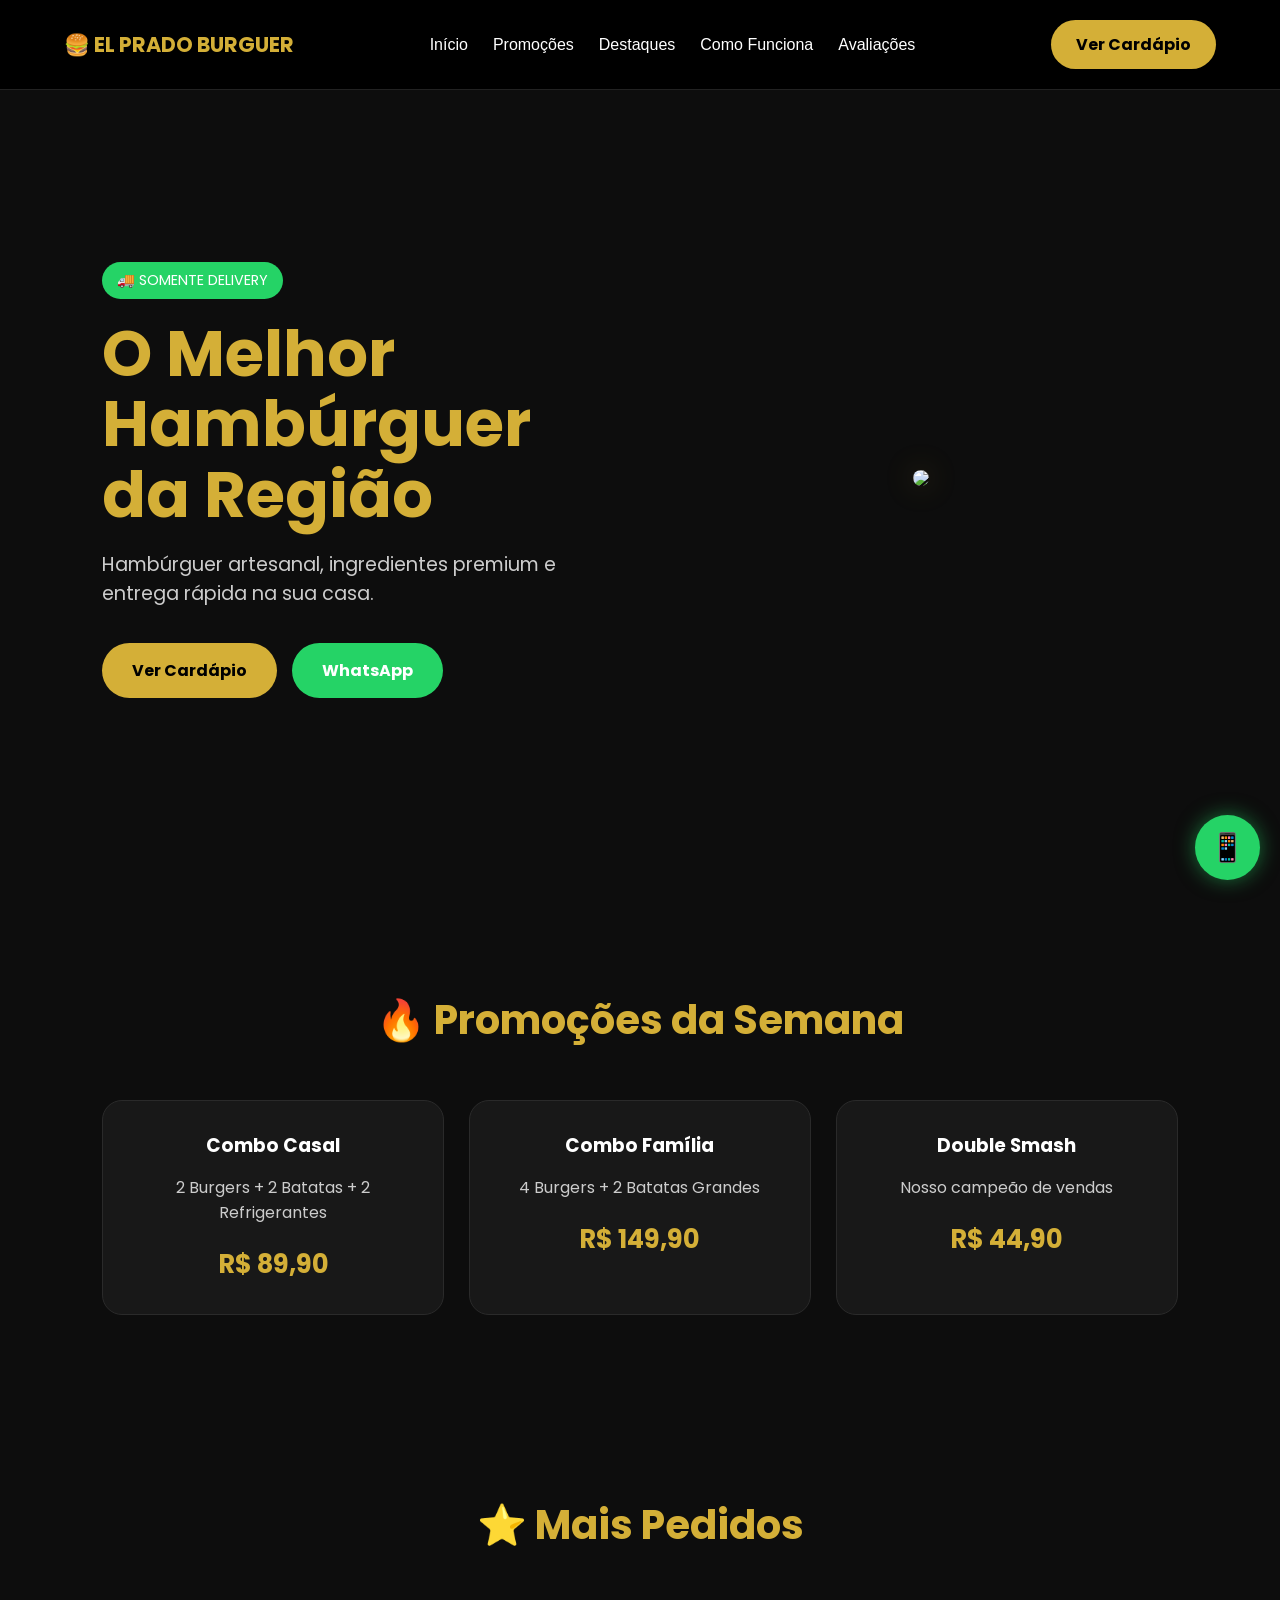
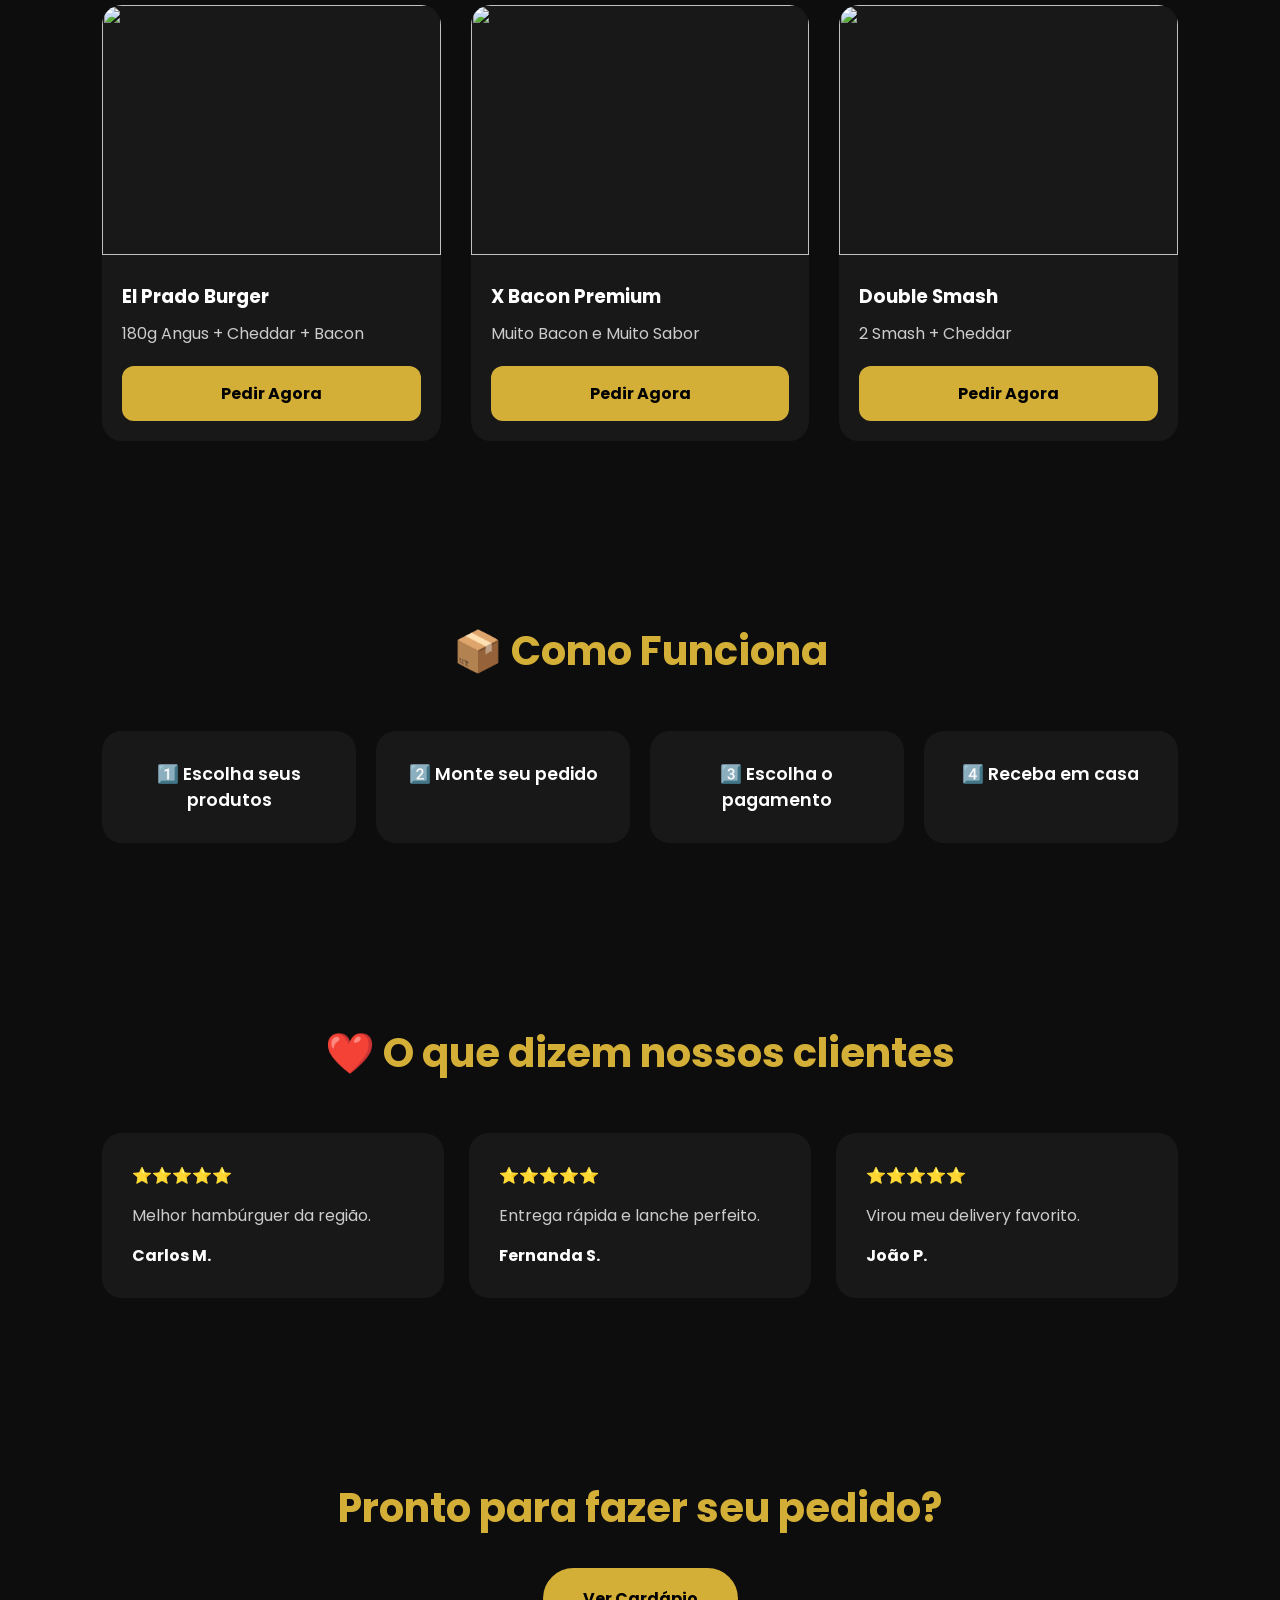
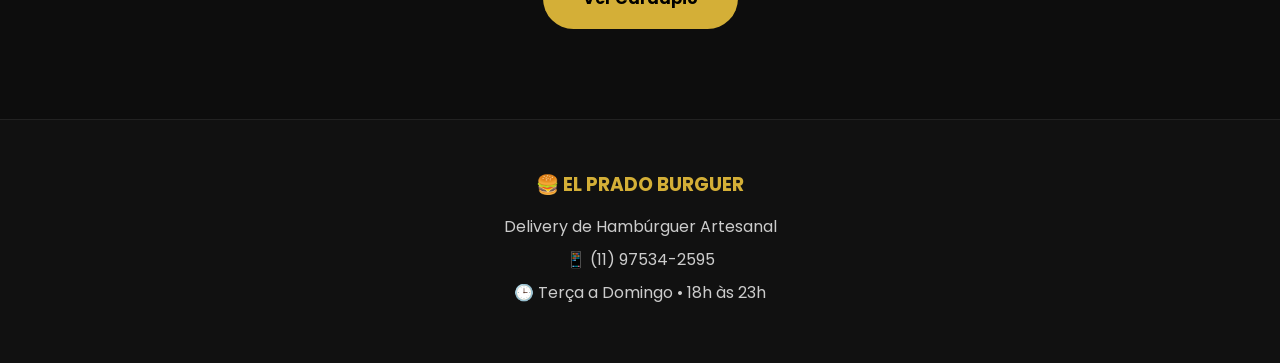
==== commit 8ca6a001: "Atualizar o index.html" ====
--- a/index.html
+++ b/index.html
@@ -8,7 +8,7 @@
 
 <title>El Prado Burguer</title>
 
-<link rel="stylesheet" href="css/style.css">
+<link rel="stylesheet" href="style.css">
 
 <link href="https://fonts.googleapis.com/css2?family=Poppins:wght@300;400;500;600;700&display=swap" rel="stylesheet">
 
--- a/style.css
+++ b/style.css
@@ -0,0 +1,379 @@
+/* RESET */
+
+*{
+    margin:0;
+    padding:0;
+    box-sizing:border-box;
+}
+
+html{
+    scroll-behavior:smooth;
+}
+
+body{
+    font-family:'Poppins',sans-serif;
+    background:#0D0D0D;
+    color:#fff;
+}
+
+/* HEADER */
+
+header{
+    position:fixed;
+    top:0;
+    left:0;
+    width:100%;
+    background:rgba(0,0,0,.95);
+    backdrop-filter:blur(10px);
+    display:flex;
+    justify-content:space-between;
+    align-items:center;
+    padding:20px 5%;
+    z-index:1000;
+    border-bottom:1px solid #222;
+}
+
+.logo{
+    font-size:1.3rem;
+    font-weight:700;
+    color:#D4AF37;
+}
+
+nav{
+    display:flex;
+    gap:25px;
+}
+
+nav a{
+    color:white;
+    text-decoration:none;
+    font-weight:500;
+    transition:.3s;
+}
+
+nav a:hover{
+    color:#D4AF37;
+}
+
+.btn-cardapio{
+    background:#D4AF37;
+    color:black;
+    text-decoration:none;
+    padding:12px 25px;
+    border-radius:30px;
+    font-weight:700;
+}
+
+/* HERO */
+
+.hero{
+    min-height:100vh;
+    padding:120px 8% 60px;
+    display:flex;
+    align-items:center;
+    justify-content:space-between;
+    gap:50px;
+}
+
+.hero-texto{
+    flex:1;
+}
+
+.badge{
+    display:inline-block;
+    background:#25D366;
+    color:white;
+    padding:8px 15px;
+    border-radius:20px;
+    margin-bottom:20px;
+    font-size:.9rem;
+}
+
+.hero h1{
+    font-size:4rem;
+    line-height:1.1;
+    margin-bottom:20px;
+    color:#D4AF37;
+}
+
+.hero p{
+    font-size:1.2rem;
+    color:#ccc;
+    max-width:600px;
+}
+
+.hero-botoes{
+    display:flex;
+    gap:15px;
+    margin-top:35px;
+}
+
+.hero-botoes a{
+    text-decoration:none;
+    padding:15px 30px;
+    border-radius:30px;
+    font-weight:700;
+}
+
+.hero-botoes a:first-child{
+    background:#D4AF37;
+    color:black;
+}
+
+.hero-botoes a:last-child{
+    background:#25D366;
+    color:white;
+}
+
+.hero-imagem{
+    flex:1;
+    text-align:center;
+}
+
+.hero-imagem img{
+    width:100%;
+    max-width:650px;
+    border-radius:25px;
+    box-shadow:0 0 30px rgba(212,175,55,.25);
+}
+
+/* SEÇÕES */
+
+section{
+    padding:90px 8%;
+}
+
+section h2{
+    text-align:center;
+    color:#D4AF37;
+    margin-bottom:50px;
+    font-size:2.5rem;
+}
+
+/* PROMOÇÕES */
+
+.cards{
+    display:grid;
+    grid-template-columns:repeat(auto-fit,minmax(280px,1fr));
+    gap:25px;
+}
+
+.promo{
+    background:#181818;
+    border:1px solid #2a2a2a;
+    padding:30px;
+    border-radius:20px;
+    text-align:center;
+    transition:.3s;
+}
+
+.promo:hover{
+    transform:translateY(-8px);
+    border-color:#D4AF37;
+}
+
+.promo h3{
+    margin-bottom:15px;
+}
+
+.promo p{
+    color:#ccc;
+}
+
+.promo span{
+    display:block;
+    margin-top:20px;
+    color:#D4AF37;
+    font-size:1.6rem;
+    font-weight:700;
+}
+
+/* PRODUTOS */
+
+.cards-produtos{
+    display:grid;
+    grid-template-columns:repeat(auto-fit,minmax(300px,1fr));
+    gap:30px;
+}
+
+.produto{
+    background:#181818;
+    border-radius:20px;
+    overflow:hidden;
+    transition:.3s;
+}
+
+.produto:hover{
+    transform:translateY(-10px);
+}
+
+.produto img{
+    width:100%;
+    height:250px;
+    object-fit:cover;
+}
+
+.produto h3{
+    padding:20px 20px 10px;
+}
+
+.produto p{
+    padding:0 20px 20px;
+    color:#ccc;
+}
+
+.produto a{
+    display:block;
+    text-align:center;
+    margin:0 20px 20px;
+    background:#D4AF37;
+    color:black;
+    text-decoration:none;
+    padding:15px;
+    border-radius:12px;
+    font-weight:700;
+}
+
+/* COMO FUNCIONA */
+
+.passos{
+    display:grid;
+    grid-template-columns:repeat(auto-fit,minmax(220px,1fr));
+    gap:20px;
+}
+
+.passos div{
+    background:#181818;
+    padding:30px;
+    border-radius:20px;
+    text-align:center;
+    font-size:1.1rem;
+    font-weight:600;
+}
+
+/* AVALIAÇÕES */
+
+.avaliacoes{
+    display:grid;
+    grid-template-columns:repeat(auto-fit,minmax(280px,1fr));
+    gap:25px;
+}
+
+.avaliacao{
+    background:#181818;
+    padding:30px;
+    border-radius:20px;
+}
+
+.avaliacao p{
+    margin:15px 0;
+    color:#ccc;
+}
+
+/* CTA */
+
+.cta{
+    text-align:center;
+}
+
+.cta h2{
+    margin-bottom:30px;
+}
+
+.cta a{
+    display:inline-block;
+    background:#D4AF37;
+    color:black;
+    text-decoration:none;
+    padding:18px 40px;
+    border-radius:40px;
+    font-weight:700;
+}
+
+/* FOOTER */
+
+footer{
+    background:#111;
+    text-align:center;
+    padding:50px 20px;
+    border-top:1px solid #222;
+}
+
+footer h3{
+    color:#D4AF37;
+    margin-bottom:15px;
+}
+
+footer p{
+    margin:8px 0;
+    color:#ccc;
+}
+
+/* WHATSAPP */
+
+.whatsapp{
+    position:fixed;
+    right:20px;
+    bottom:20px;
+    width:65px;
+    height:65px;
+    background:#25D366;
+    color:white;
+    text-decoration:none;
+    border-radius:50%;
+    display:flex;
+    align-items:center;
+    justify-content:center;
+    font-size:28px;
+    z-index:999;
+    box-shadow:0 0 20px rgba(37,211,102,.5);
+}
+
+/* RESPONSIVO */
+
+@media(max-width:900px){
+
+    .hero{
+        flex-direction:column;
+        text-align:center;
+    }
+
+    .hero h1{
+        font-size:3rem;
+    }
+
+    .hero p{
+        margin:auto;
+    }
+
+    .hero-botoes{
+        justify-content:center;
+    }
+
+}
+
+@media(max-width:768px){
+
+    header{
+        flex-direction:column;
+        gap:15px;
+    }
+
+    nav{
+        flex-wrap:wrap;
+        justify-content:center;
+    }
+
+    .hero{
+        padding-top:180px;
+    }
+
+    .hero h1{
+        font-size:2.5rem;
+    }
+
+    section h2{
+        font-size:2rem;
+    }
+
+}
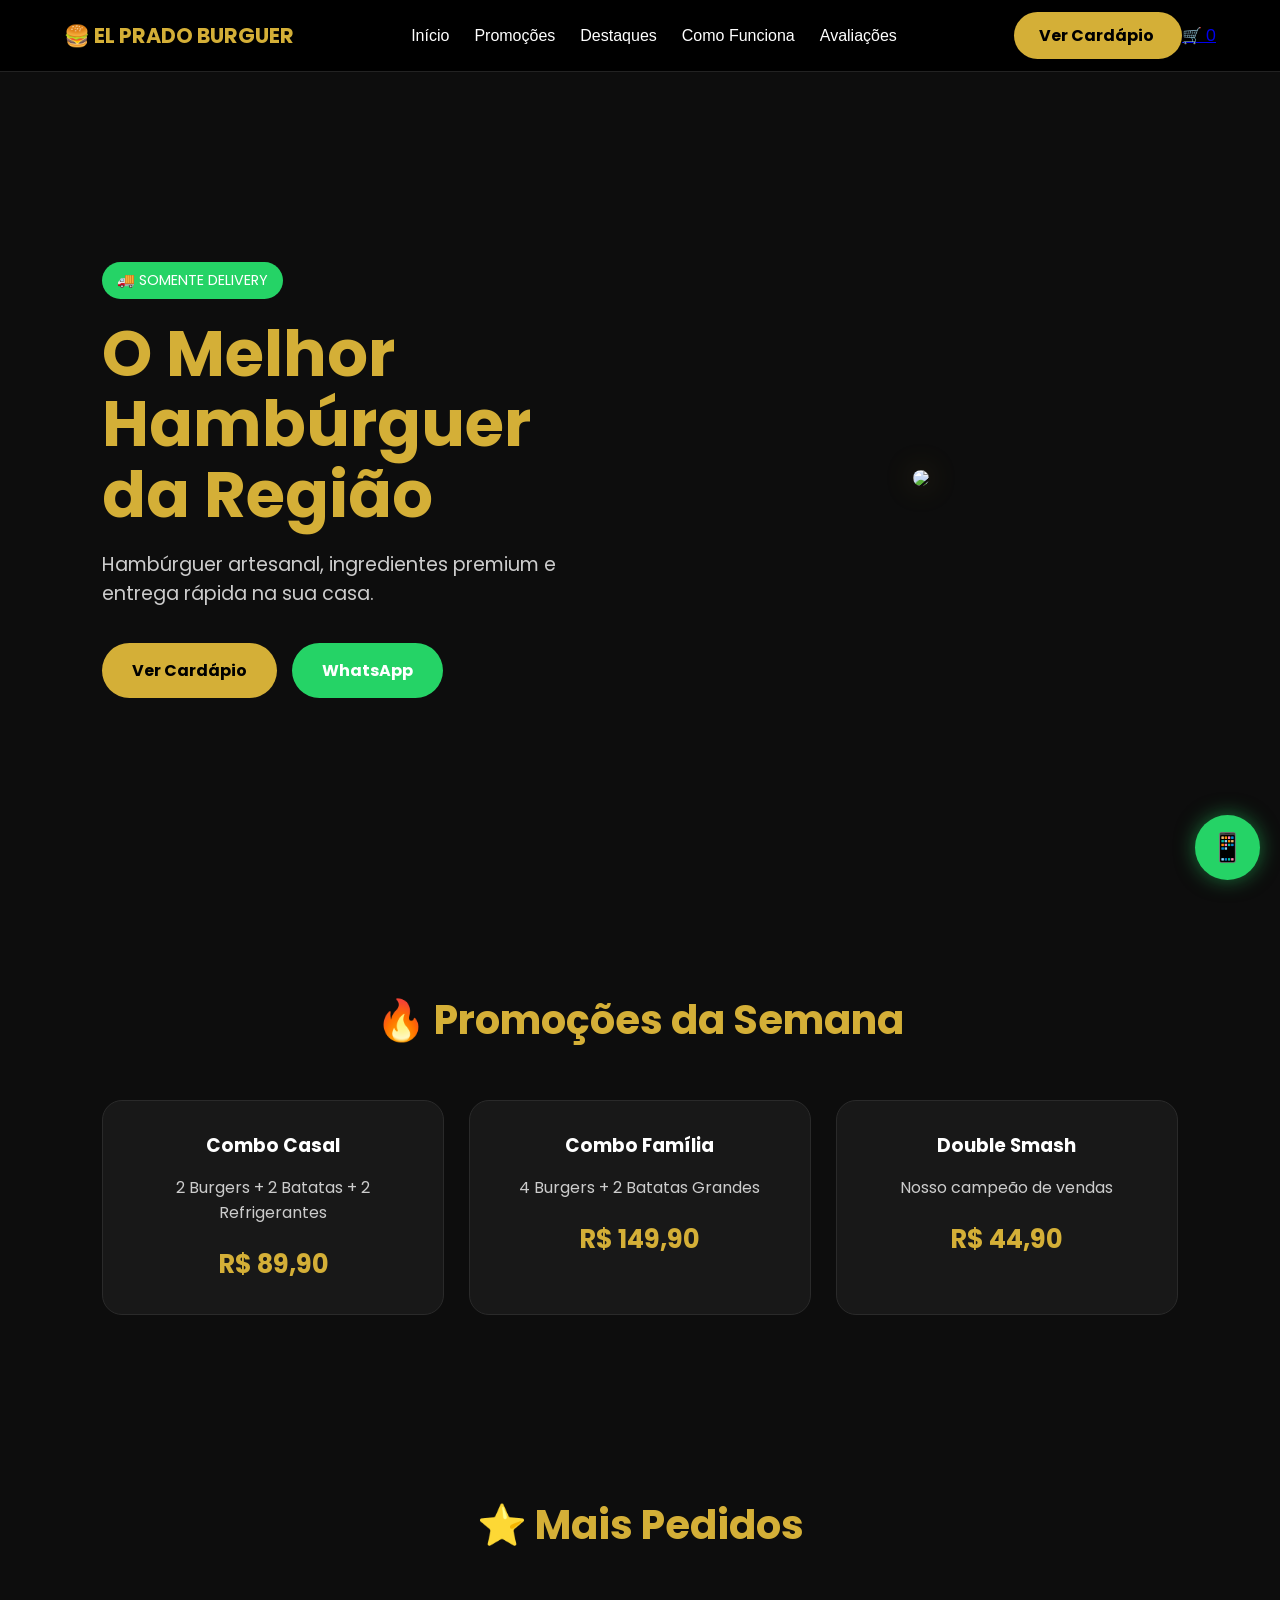
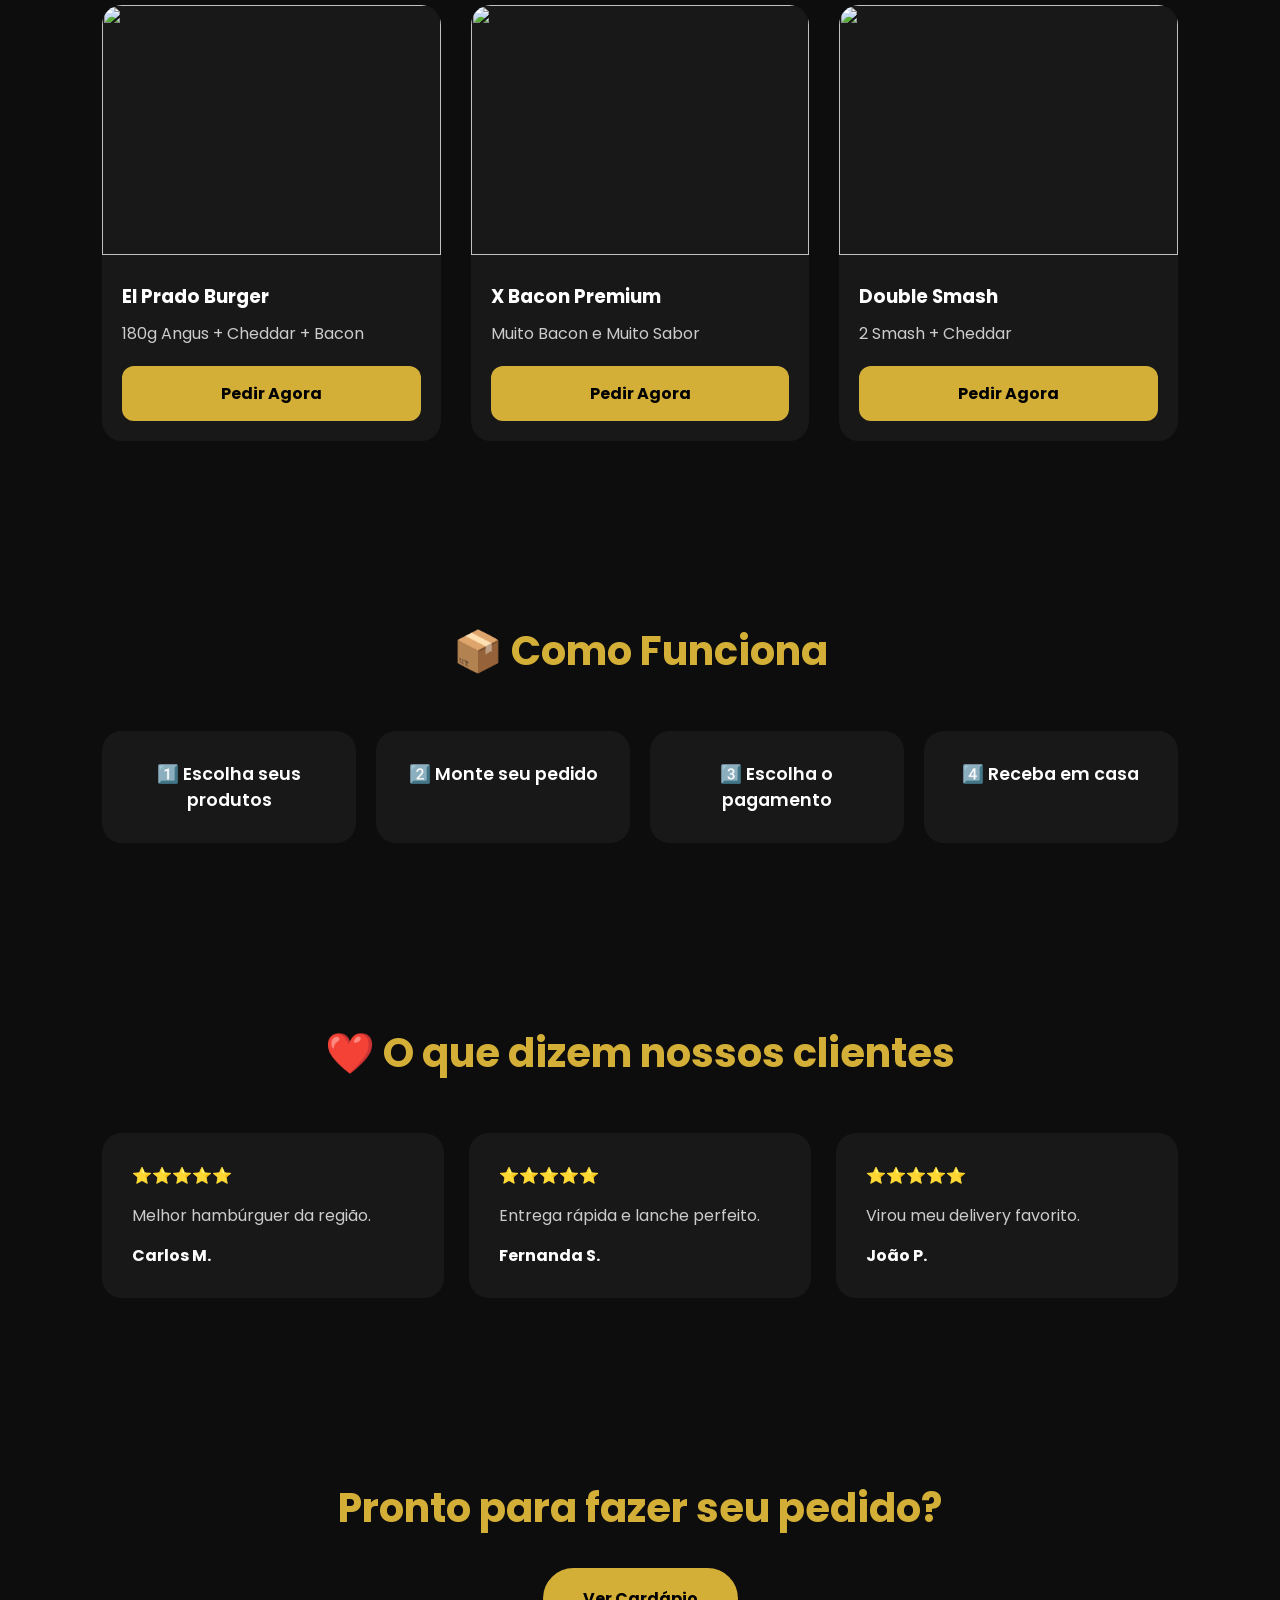
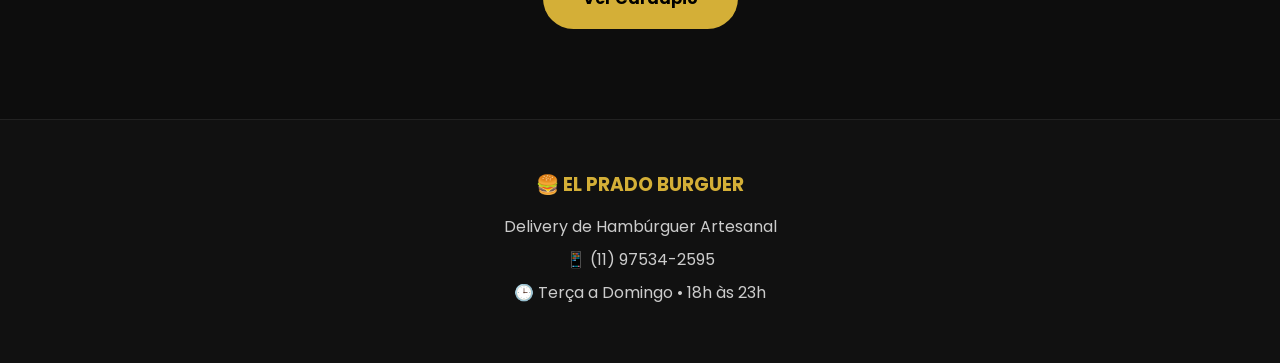
==== commit e5ee56e4: "Atualizar o index.html" ====
--- a/index.html
+++ b/index.html
@@ -38,11 +38,25 @@
 
 </nav>
 
-<a href="cardapio.html" class="btn-cardapio">
+<div class="acoes-topo">
+
+<a href="cardapio.html"
+class="btn-cardapio">
 
 Ver Cardápio
 
 </a>
+
+<a href="cardapio.html"
+class="mini-carrinho">
+
+🛒 <span id="contadorHome">
+0
+</span>
+
+</a>
+
+</div>
 
 </header>
 
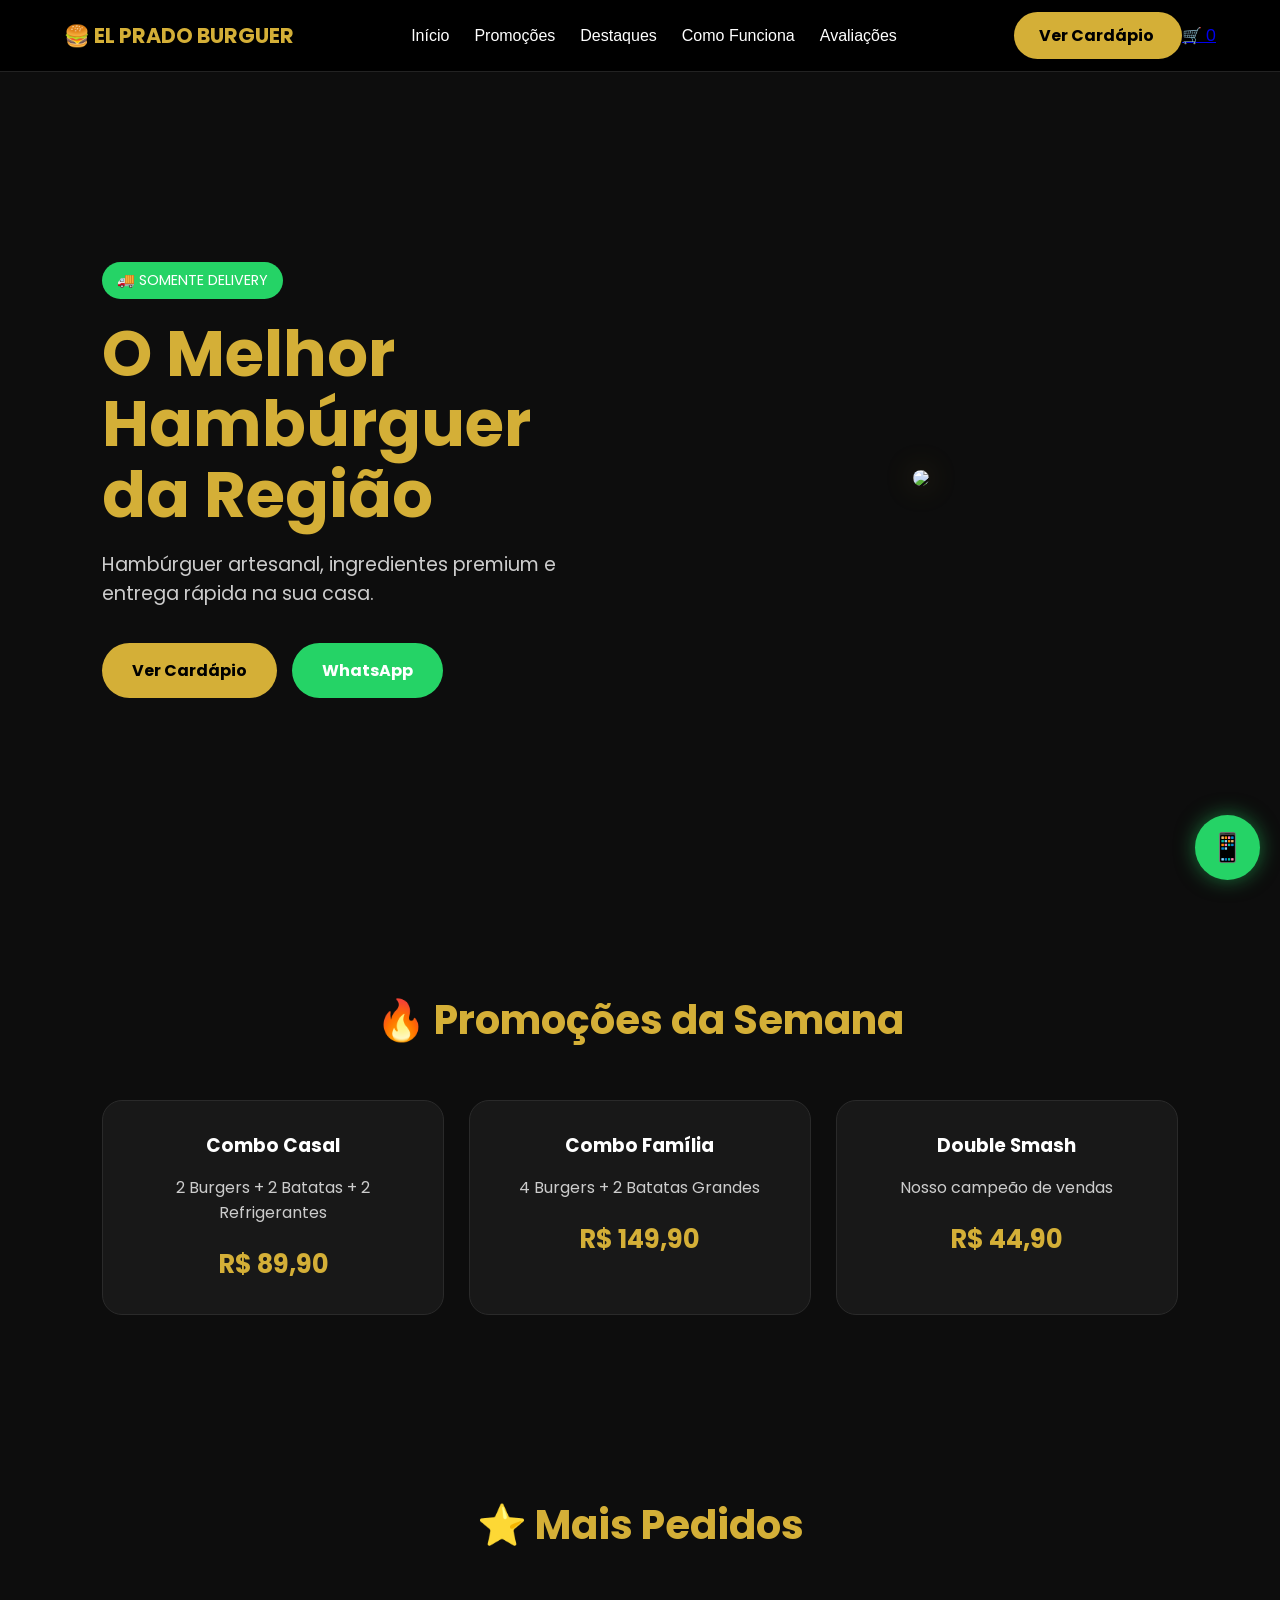
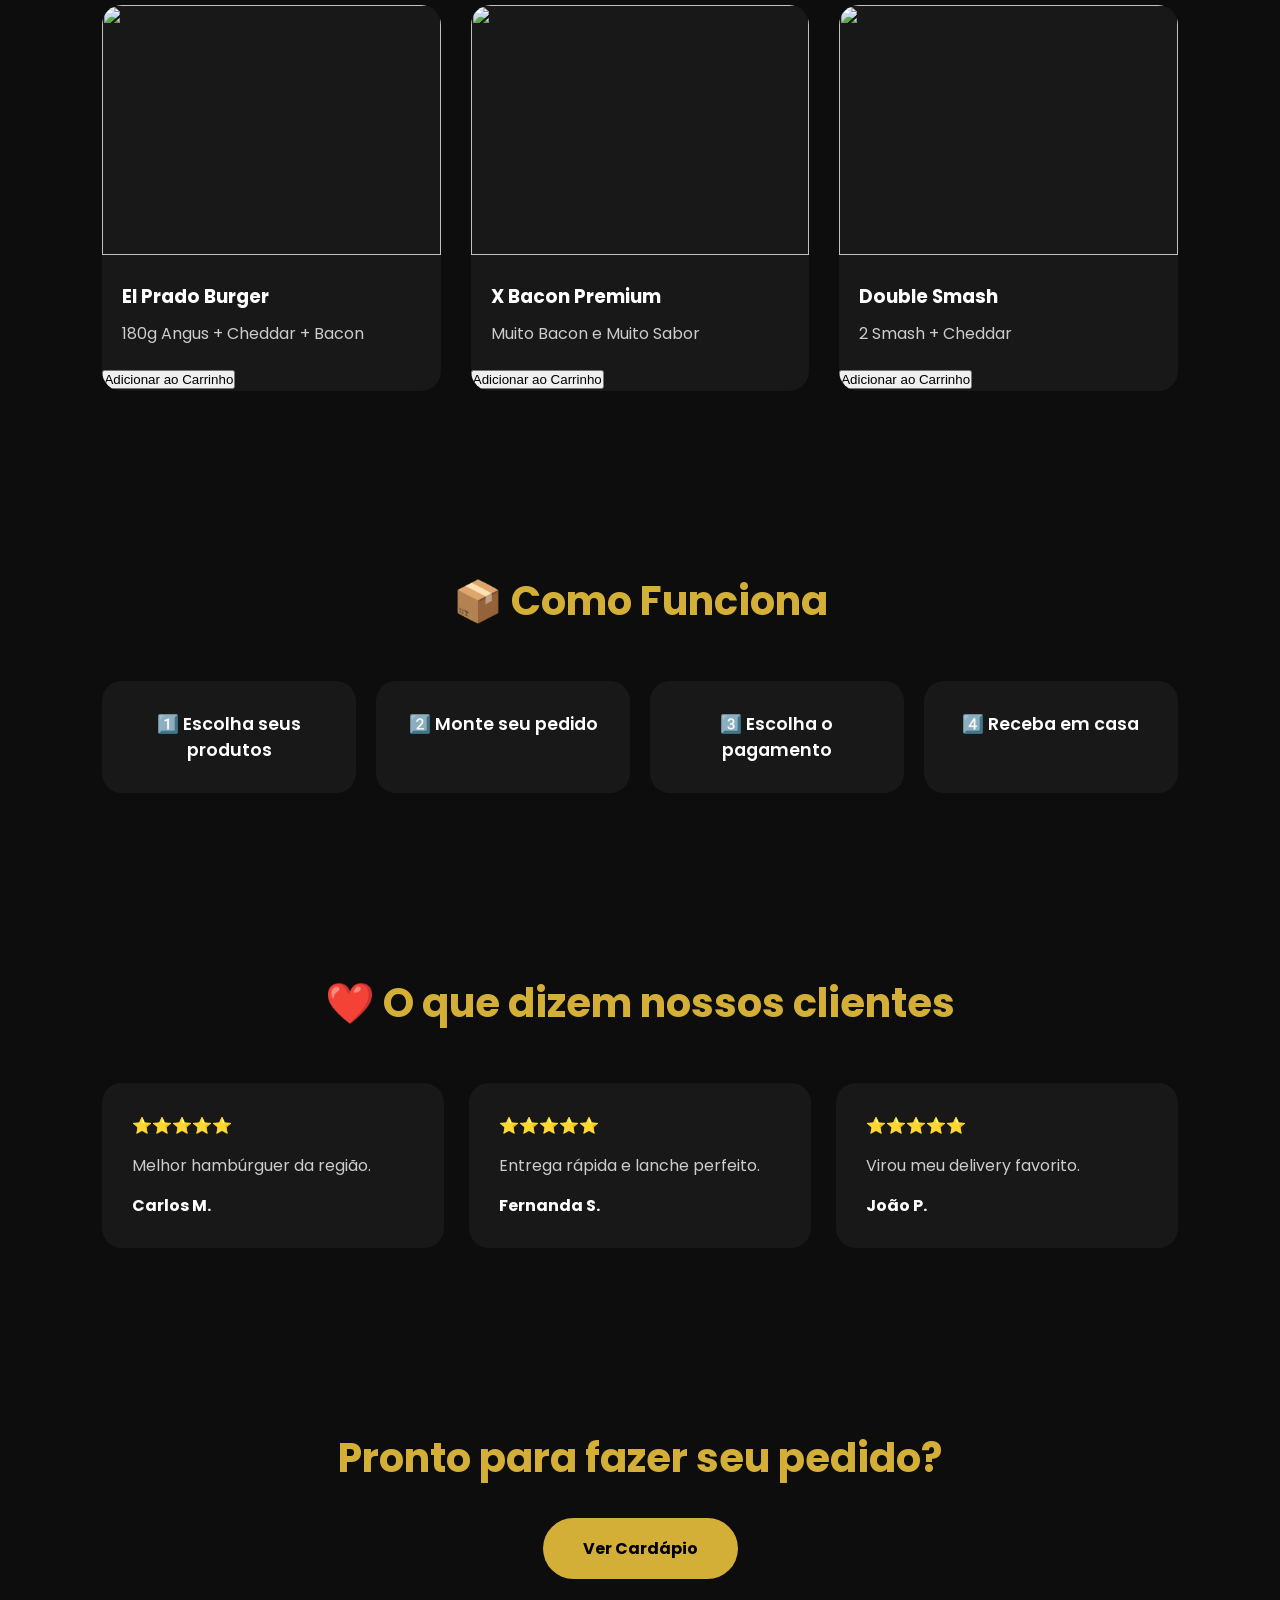
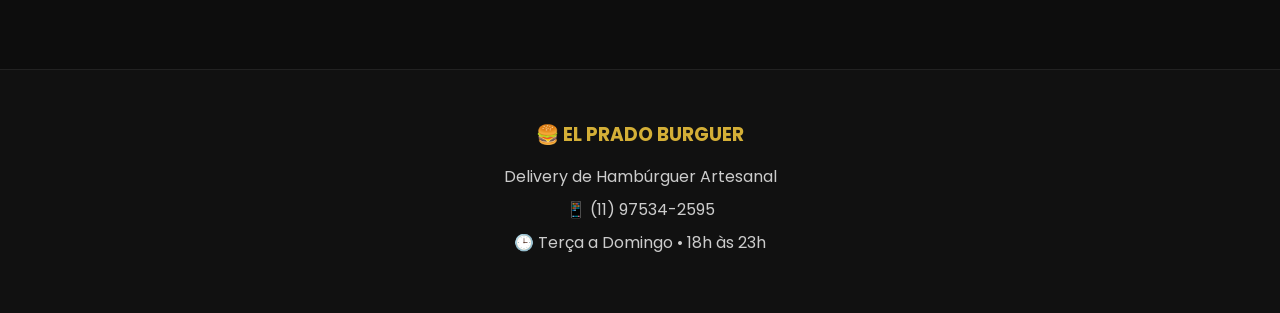
==== commit 35adf565: "Atualizar o index.html" ====
--- a/index.html
+++ b/index.html
@@ -229,11 +229,15 @@
 
 </p>
 
-<a href="cardapio.html">
-
-Pedir Agora
-
-</a>
+<button
+onclick="adicionarHome(
+'El Prado Burger',
+34.90
+)">
+
+Adicionar ao Carrinho
+
+</button>
 
 </div>
 
@@ -253,11 +257,15 @@
 
 </p>
 
-<a href="cardapio.html">
-
-Pedir Agora
-
-</a>
+<button
+onclick="adicionarHome(
+'X Bacon Premium',
+39.90
+)">
+
+Adicionar ao Carrinho
+
+</button>
 
 </div>
 
@@ -277,12 +285,15 @@
 
 </p>
 
-<a href="cardapio.html">
-
-Pedir Agora
-
-</a>
-
+<button
+onclick="adicionarHome(
+'Double Smash',
+44.90
+)">
+
+Adicionar ao Carrinho
+
+</button>
 </div>
 
 </div>
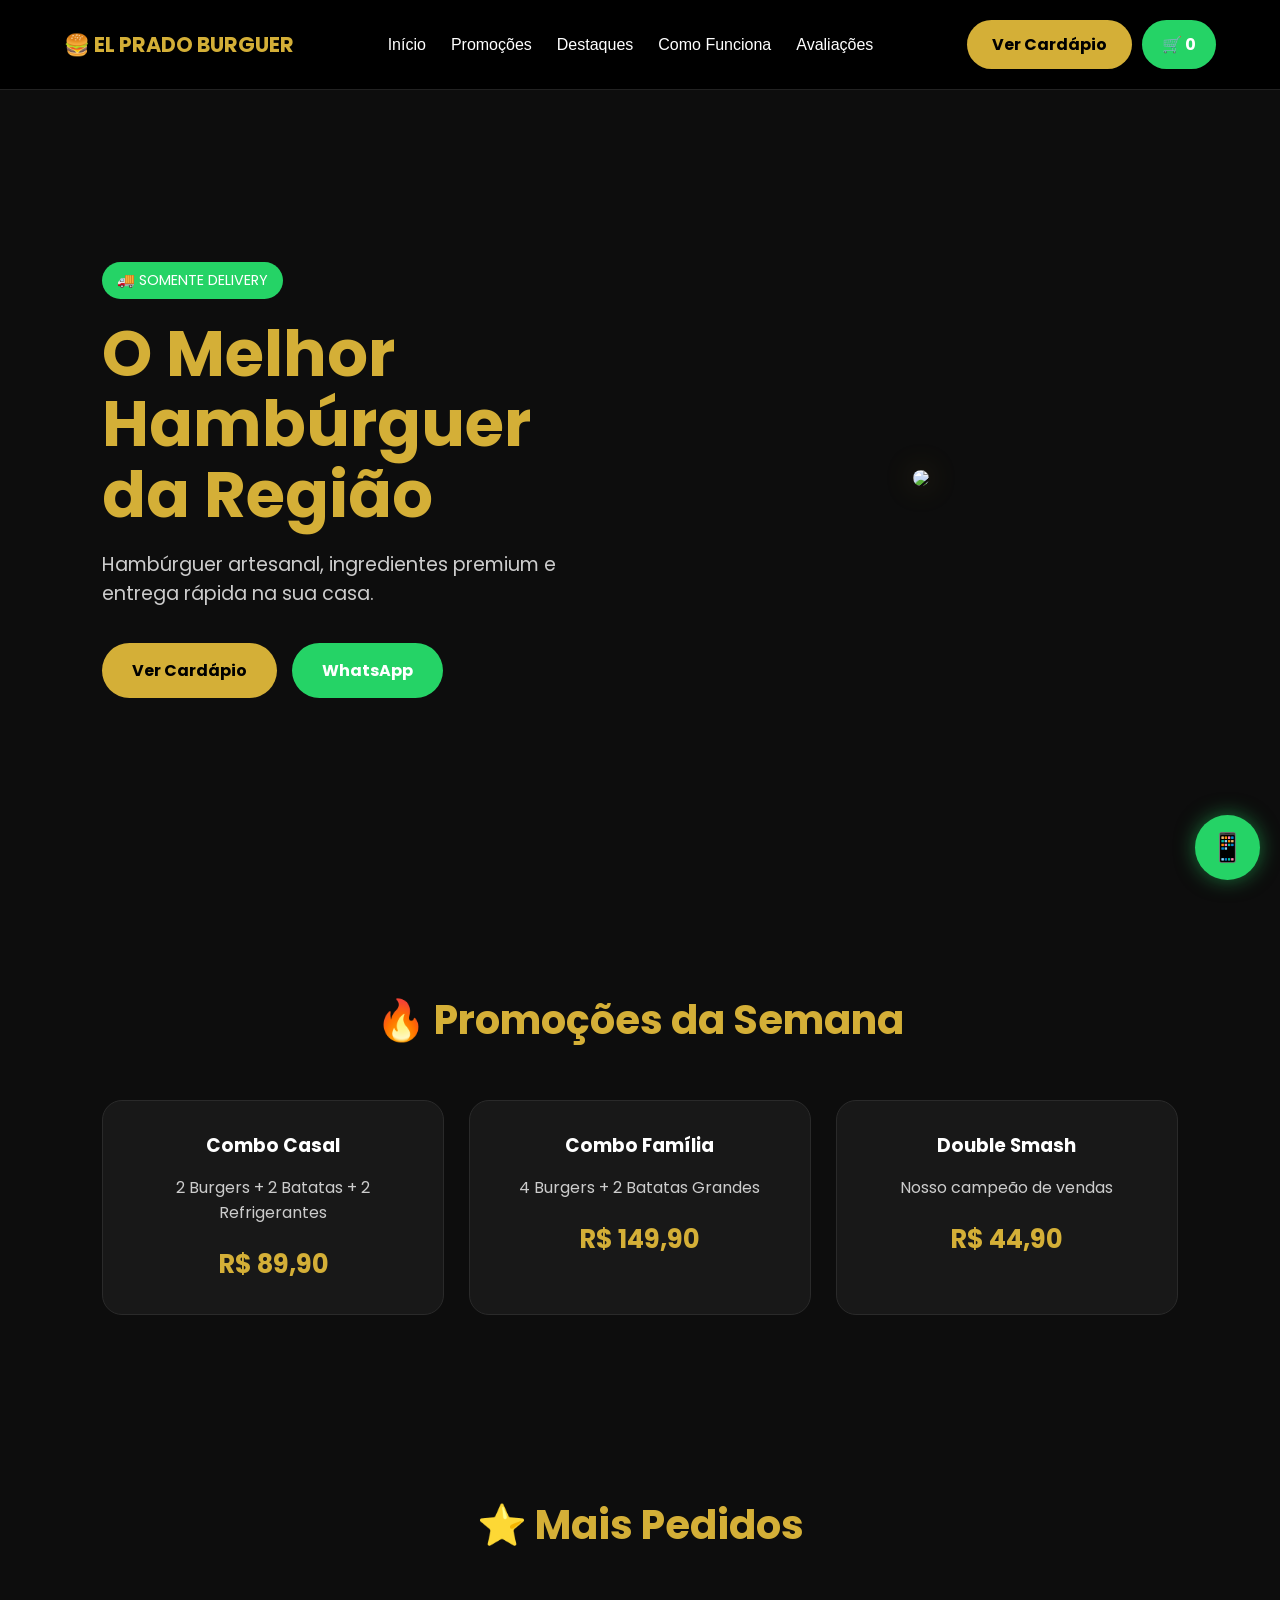
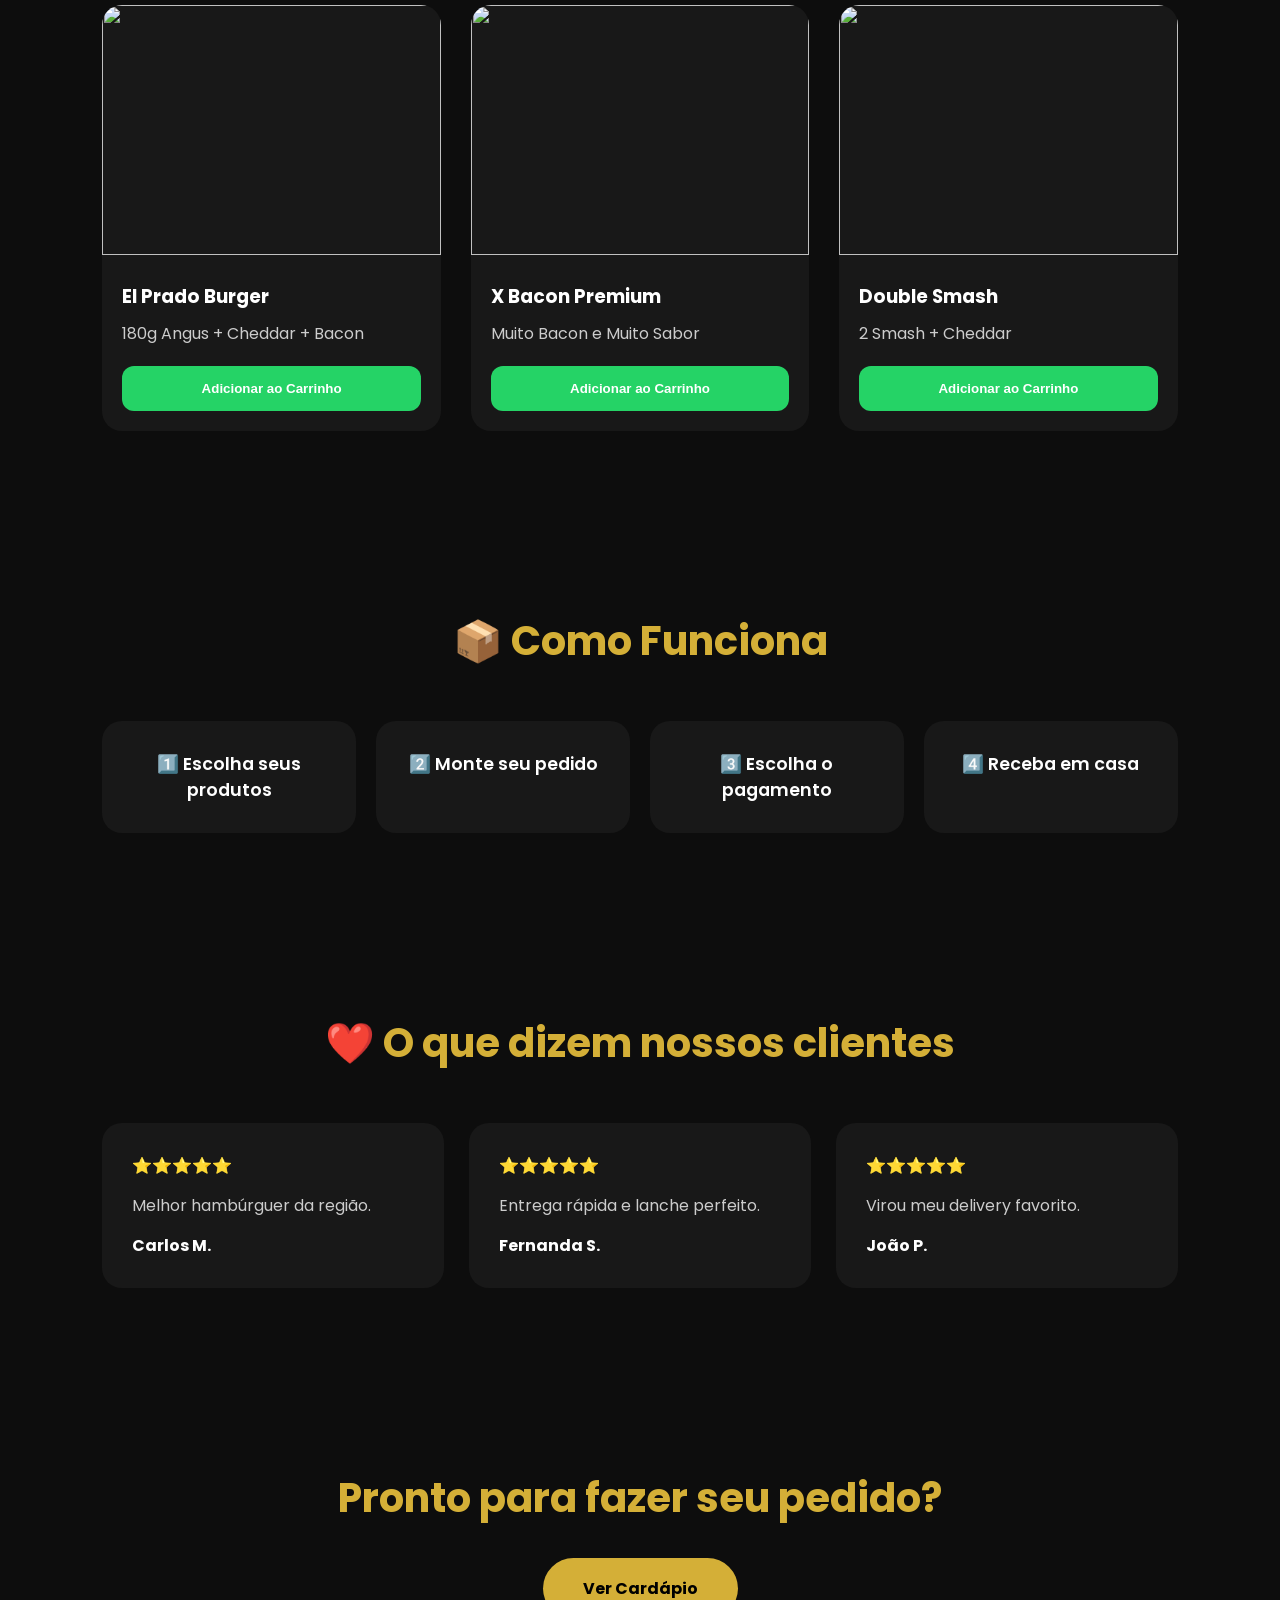
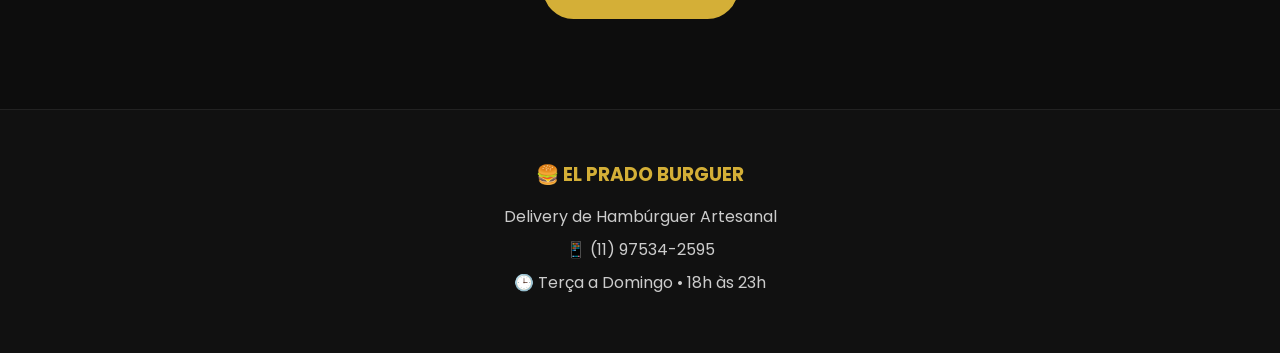
==== commit 47b494d5: "Atualizar o index.html" ====
--- a/index.html
+++ b/index.html
@@ -464,7 +464,7 @@
 📱
 
 </a>
-
+<script src="home.js"></script>
 </body>
 
 </html>
--- a/style.css
+++ b/style.css
@@ -376,4 +376,57 @@
         font-size:2rem;
     }
 
+}
+/* TOPO */
+
+.acoes-topo{
+
+display:flex;
+
+gap:10px;
+
+align-items:center;
+
+}
+
+.mini-carrinho{
+
+background:#25D366;
+
+padding:12px 20px;
+
+border-radius:30px;
+
+text-decoration:none;
+
+color:white;
+
+font-weight:700;
+
+}
+
+/* BOTÕES HOME */
+
+.produto button{
+
+display:block;
+
+width:calc(100% - 40px);
+
+margin:0 20px 20px;
+
+padding:15px;
+
+border:none;
+
+border-radius:12px;
+
+background:#25D366;
+
+color:white;
+
+font-weight:700;
+
+cursor:pointer;
+
 }
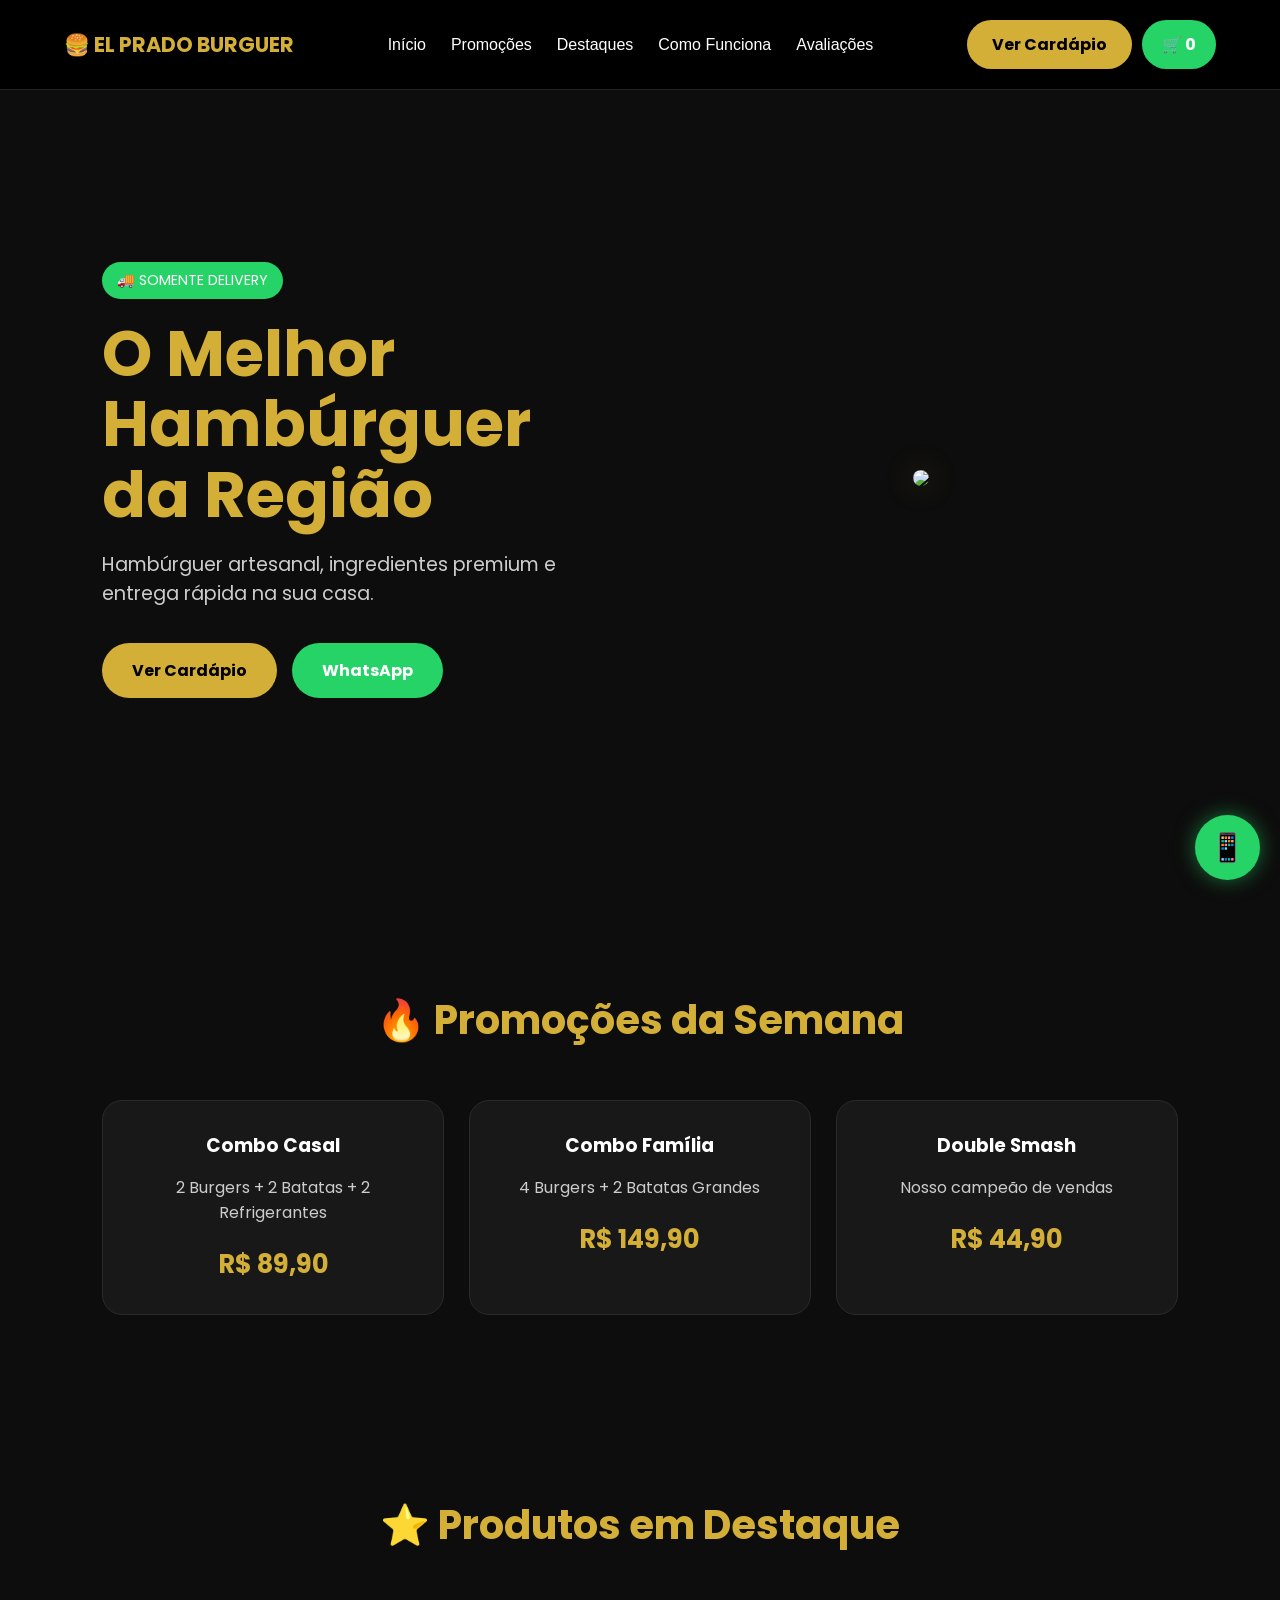
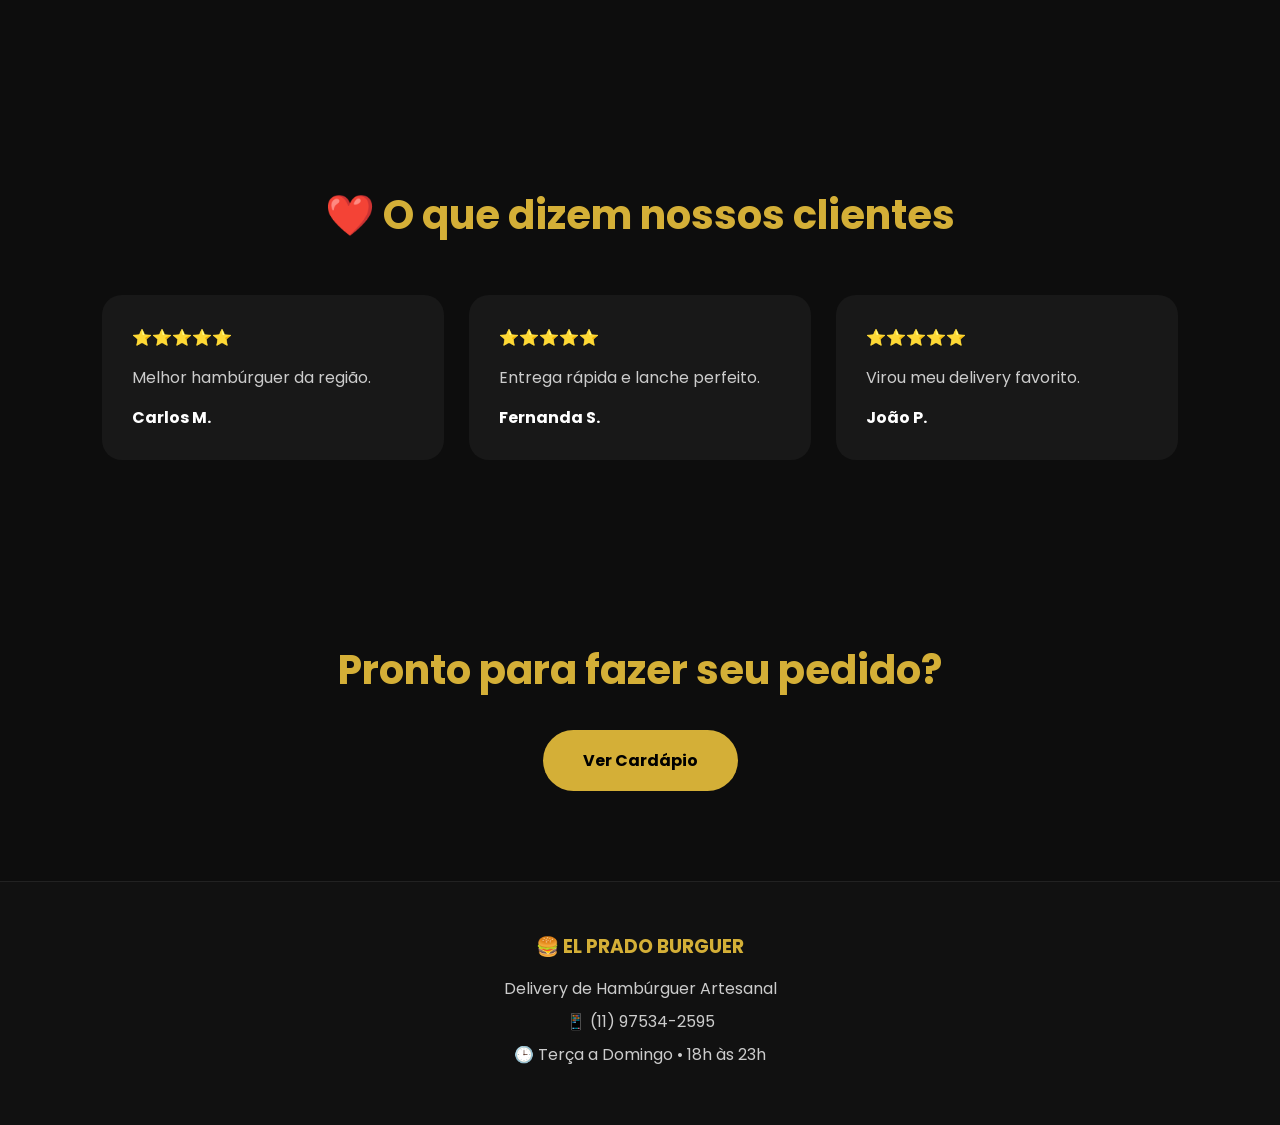
==== commit 5fec2f4c: "Atualizar o index.html" ====
--- a/index.html
+++ b/index.html
@@ -206,135 +206,12 @@
 <section id="destaques">
 
 <h2>
-
-⭐ Mais Pedidos
-
+⭐ Produtos em Destaque
 </h2>
 
-<div class="cards-produtos">
-
-<div class="produto">
-
-<img src="https://images.unsplash.com/photo-1568901346375-23c9450c58cd?w=800">
-
-<h3>
-
-El Prado Burger
-
-</h3>
-
-<p>
-
-180g Angus + Cheddar + Bacon
-
-</p>
-
-<button
-onclick="adicionarHome(
-'El Prado Burger',
-34.90
-)">
-
-Adicionar ao Carrinho
-
-</button>
-
-</div>
-
-<div class="produto">
-
-<img src="https://images.unsplash.com/photo-1550547660-d9450f859349?w=800">
-
-<h3>
-
-X Bacon Premium
-
-</h3>
-
-<p>
-
-Muito Bacon e Muito Sabor
-
-</p>
-
-<button
-onclick="adicionarHome(
-'X Bacon Premium',
-39.90
-)">
-
-Adicionar ao Carrinho
-
-</button>
-
-</div>
-
-<div class="produto">
-
-<img src="https://images.unsplash.com/photo-1571091718767-18b5b1457add?w=800">
-
-<h3>
-
-Double Smash
-
-</h3>
-
-<p>
-
-2 Smash + Cheddar
-
-</p>
-
-<button
-onclick="adicionarHome(
-'Double Smash',
-44.90
-)">
-
-Adicionar ao Carrinho
-
-</button>
-</div>
-
-</div>
-
-</section>
-
-<!-- COMO FUNCIONA -->
-
-<section id="como-funciona">
-
-<h2>
-
-📦 Como Funciona
-
-</h2>
-
-<div class="passos">
-
-<div>
-
-1️⃣ Escolha seus produtos
-
-</div>
-
-<div>
-
-2️⃣ Monte seu pedido
-
-</div>
-
-<div>
-
-3️⃣ Escolha o pagamento
-
-</div>
-
-<div>
-
-4️⃣ Receba em casa
-
-</div>
+<div
+id="produtosDestaque"
+class="cards-produtos">
 
 </div>
 
